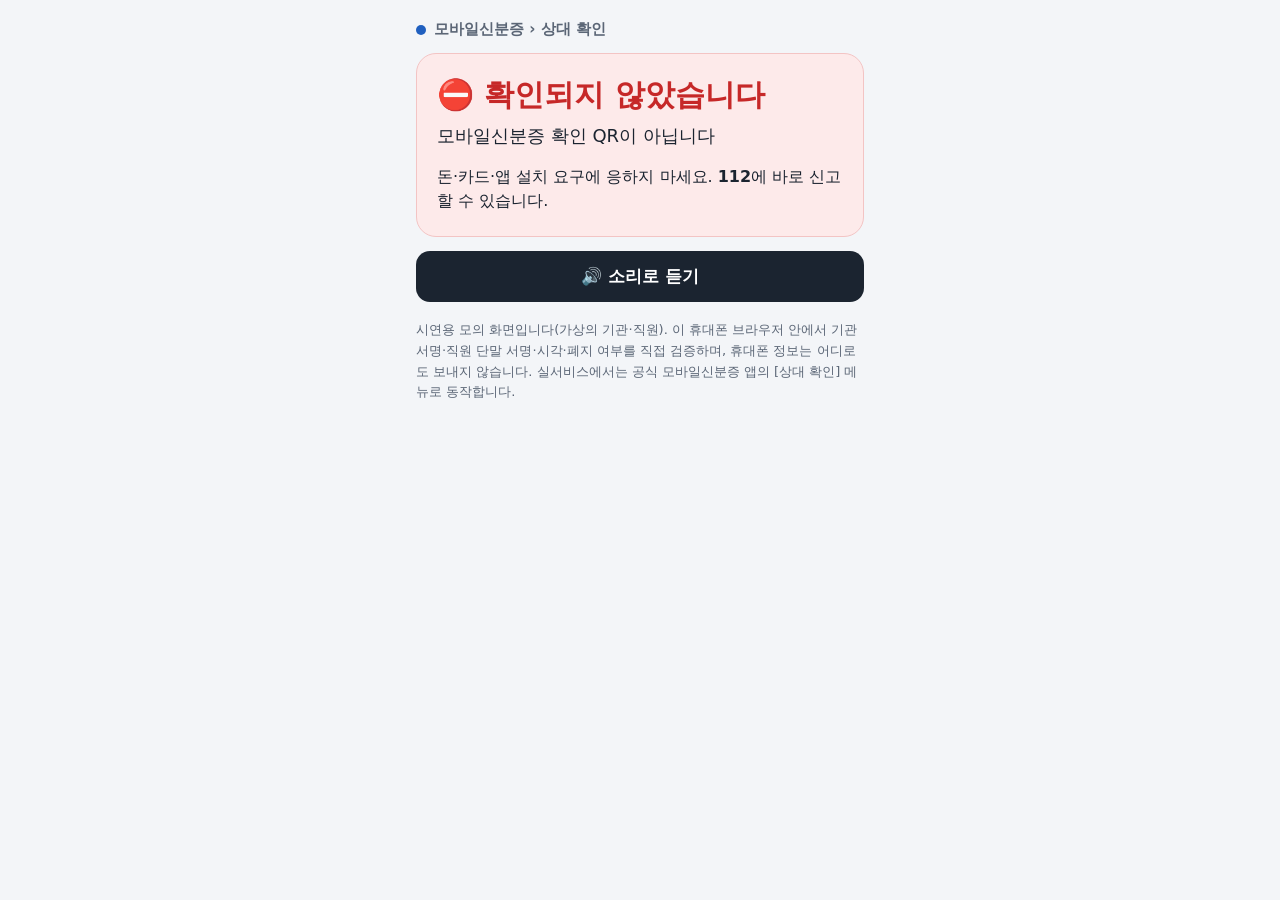
==== check.html @ 927315b7 "feat: 거꾸로 신분증 사칭 차단 QR PoC 공개 데모 휴대폰 카메라로 QR을 찍으면 check.html 이 브라우저 안에서 서명·시각·폐지·재사용을 검증한다." ====
<!doctype html>
<html lang="ko">
<head>
<meta charset="utf-8">
<meta name="viewport" content="width=device-width, initial-scale=1">
<title>상대 확인 — 거꾸로 신분증 PoC</title>
<style>
  :root { --ink:#1b2430; --sub:#5b6676; --ok:#0f8a4b; --okbg:#e5f6ec; --bad:#c62828; --badbg:#fdeaea; --line:#dfe4ea; }
  * { box-sizing:border-box; }
  body { margin:0; background:#f3f5f8; color:var(--ink); font-family:"Apple SD Gothic Neo","Noto Sans KR",system-ui,sans-serif; }
  .wrap { max-width:480px; margin:0 auto; padding:20px max(16px, env(safe-area-inset-right, 0px)) 32px max(16px, env(safe-area-inset-left, 0px)); }
  .bar { display:flex; align-items:center; gap:8px; font-weight:700; font-size:15px; color:var(--sub); }
  .bar i { width:10px; height:10px; border-radius:50%; background:#1f5fbf; }
  .card { margin-top:14px; border-radius:20px; padding:22px 20px; background:#fff; border:1px solid var(--line); }
  .card.ok { background:var(--okbg); border-color:#bfe6cf; }
  .card.bad { background:var(--badbg); border-color:#f3c4c4; }
  .big { font-size:30px; font-weight:800; line-height:1.25; }
  .ok .big { color:var(--ok); } .bad .big { color:var(--bad); }
  .msg { font-size:18px; margin-top:8px; line-height:1.5; }
  dl { margin:16px 0 0; display:grid; grid-template-columns:auto 1fr; gap:6px 12px; font-size:18px; }
  dt { color:var(--sub); }
  .act { margin-top:16px; font-size:16px; line-height:1.55; }
  button { font:inherit; font-size:17px; font-weight:700; border:0; border-radius:14px; padding:14px; width:100%; margin-top:14px; background:#1b2430; color:#fff; }
  .note { margin-top:18px; font-size:13px; color:var(--sub); line-height:1.6; }
</style>
</head>
<body>
<div class="wrap">
  <div class="bar"><i></i>모바일신분증 › 상대 확인</div>
  <div class="card" id="card"><div class="big">확인 중…</div></div>
  <button id="say" hidden>🔊 소리로 듣기</button>
  <p class="note">시연용 모의 화면입니다(가상의 기관·직원). 이 휴대폰 브라우저 안에서 기관 서명·직원 단말 서명·시각·폐지 여부를 직접 검증하며, 휴대폰 정보는 어디로도 보내지 않습니다. 실서비스에서는 공식 모바일신분증 앱의 [상대 확인] 메뉴로 동작합니다.</p>
</div>
<script type="module">
import * as P from './protocol.mjs';
const card = document.getElementById('card');
const token = decodeURIComponent(location.hash.slice(1));
// 이미 확인한 QR(재사용) 기록은 이 휴대폰에만 남긴다
let seenList = [];
try { seenList = JSON.parse(localStorage.getItem('midr-seen') || '[]'); } catch {}
const seen = new Set(seenList);

async function run() {
  if (!token) return { ok: false, code: 'BAD_FORMAT', message: P.RESULT.BAD_FORMAT };
  if (!globalThis.crypto?.subtle) return { ok: false, code: 'NO_CRYPTO', message: '이 브라우저에서는 확인할 수 없습니다(https 주소로 열어 주세요)' };
  const [trustList, revokedList] = await Promise.all([
    fetch('trust.json', { cache: 'no-store' }).then((r) => r.json()),
    fetch('revoked.json', { cache: 'no-store' }).then((r) => r.json()),
  ]);
  return P.verify(token, { trustList, revoked: new Set(revokedList), seen });
}

const r = await run().catch(() => ({ ok: false, code: 'ERROR', message: '확인 중 오류가 났습니다. 다시 찍어 주세요' }));
try { localStorage.setItem('midr-seen', JSON.stringify([...seen].slice(-200))); } catch {}
// 확인을 마친 QR 은 주소창에서 지워 뒤로가기·새로고침으로 다시 쓰지 않게 한다
history.replaceState(null, '', location.pathname);

card.className = `card ${r.ok ? 'ok' : 'bad'}`;
const esc = (s) => String(s).replace(/[&<>"]/g, (c) => ({ '&': '&amp;', '<': '&lt;', '>': '&gt;', '"': '&quot;' }[c]));
card.innerHTML = r.ok
  ? `<div class="big">✅ 진짜 직원입니다</div><div class="msg">${esc(r.message)}</div>
     <dl><dt>기관</dt><dd>${esc(r.info.org)}</dd><dt>직무</dt><dd>${esc(r.info.role)}</dd><dt>성명</dt><dd>${esc(r.info.name)}</dd></dl>
     <div class="act">더 확인하려면 기관 대표번호 <b>${esc(r.info.officeTel)}</b>로 직접 전화하세요. (상대가 알려 준 번호 말고)</div>`
  : `<div class="big">⛔ 확인되지 않았습니다</div><div class="msg">${esc(r.message)}</div>
     <div class="act">돈·카드·앱 설치 요구에 응하지 마세요. <b>112</b>에 바로 신고할 수 있습니다.</div>`;
const say = document.getElementById('say');
say.hidden = false;
say.onclick = () => speechSynthesis.speak(new SpeechSynthesisUtterance(`${r.ok ? '진짜 직원입니다' : '확인되지 않았습니다'}. ${r.message}`));
</script>
</body>
</html>
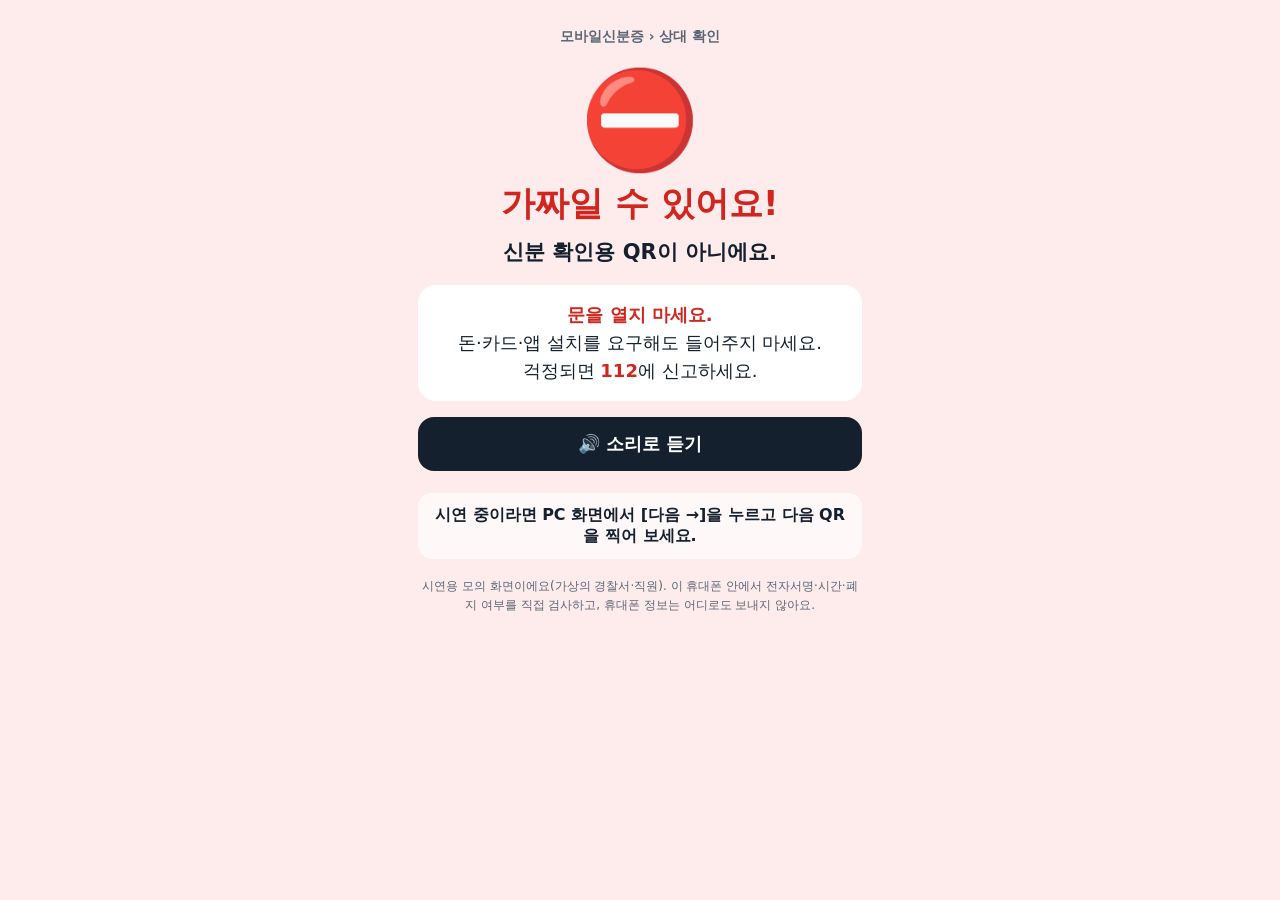
==== commit 515f6d55: "feat: 데모를 장면 4개를 차례로 찍어 보는 쉬운 안내로 바꾸고 폰 결과 화면을 크게 단순화" ====
--- a/check.html
+++ b/check.html
@@ -5,35 +5,38 @@
 <meta name="viewport" content="width=device-width, initial-scale=1">
 <title>상대 확인 — 거꾸로 신분증 PoC</title>
 <style>
-  :root { --ink:#1b2430; --sub:#5b6676; --ok:#0f8a4b; --okbg:#e5f6ec; --bad:#c62828; --badbg:#fdeaea; --line:#dfe4ea; }
+  :root { --ink:#14202e; --sub:#5a6676; --ok:#0f8a4b; --okbg:#e3f6ea; --bad:#d0261f; --badbg:#fdeceb; }
   * { box-sizing:border-box; }
-  body { margin:0; background:#f3f5f8; color:var(--ink); font-family:"Apple SD Gothic Neo","Noto Sans KR",system-ui,sans-serif; }
-  .wrap { max-width:480px; margin:0 auto; padding:20px max(16px, env(safe-area-inset-right, 0px)) 32px max(16px, env(safe-area-inset-left, 0px)); }
-  .bar { display:flex; align-items:center; gap:8px; font-weight:700; font-size:15px; color:var(--sub); }
-  .bar i { width:10px; height:10px; border-radius:50%; background:#1f5fbf; }
-  .card { margin-top:14px; border-radius:20px; padding:22px 20px; background:#fff; border:1px solid var(--line); }
-  .card.ok { background:var(--okbg); border-color:#bfe6cf; }
-  .card.bad { background:var(--badbg); border-color:#f3c4c4; }
-  .big { font-size:30px; font-weight:800; line-height:1.25; }
+  body { margin:0; color:var(--ink); font-family:"Apple SD Gothic Neo","Noto Sans KR",system-ui,sans-serif; background:#f4f6f9; }
+  body.ok { background:var(--okbg); } body.bad { background:var(--badbg); }
+  .wrap { max-width:480px; margin:0 auto; padding:28px max(18px, env(safe-area-inset-right,0px)) 32px max(18px, env(safe-area-inset-left,0px)); text-align:center; }
+  .bar { font-size:14px; font-weight:700; color:var(--sub); }
+  .icon { font-size:96px; line-height:1; margin-top:26px; }
+  .big { font-size:34px; font-weight:900; line-height:1.25; margin-top:14px; }
   .ok .big { color:var(--ok); } .bad .big { color:var(--bad); }
-  .msg { font-size:18px; margin-top:8px; line-height:1.5; }
-  dl { margin:16px 0 0; display:grid; grid-template-columns:auto 1fr; gap:6px 12px; font-size:18px; }
-  dt { color:var(--sub); }
-  .act { margin-top:16px; font-size:16px; line-height:1.55; }
-  button { font:inherit; font-size:17px; font-weight:700; border:0; border-radius:14px; padding:14px; width:100%; margin-top:14px; background:#1b2430; color:#fff; }
-  .note { margin-top:18px; font-size:13px; color:var(--sub); line-height:1.6; }
+  .why { font-size:21px; font-weight:700; margin-top:12px; line-height:1.45; }
+  .info { margin:22px auto 0; background:#fff; border-radius:18px; padding:16px 18px; text-align:left; font-size:18px; line-height:1.7; }
+  .info b { display:inline-block; min-width:56px; color:var(--sub); font-weight:600; }
+  .act { margin-top:18px; font-size:18px; line-height:1.55; background:#fff; border-radius:18px; padding:16px 18px; }
+  .act strong { color:var(--bad); }
+  button { font:inherit; font-size:18px; font-weight:800; border:0; border-radius:16px; padding:15px; width:100%; margin-top:16px; background:var(--ink); color:#fff; }
+  .next { margin-top:22px; font-size:16px; font-weight:700; color:var(--ink); background:#ffffffaa; border-radius:14px; padding:12px; }
+  .note { margin-top:18px; font-size:12px; color:var(--sub); line-height:1.6; }
 </style>
 </head>
 <body>
-<div class="wrap">
-  <div class="bar"><i></i>모바일신분증 › 상대 확인</div>
-  <div class="card" id="card"><div class="big">확인 중…</div></div>
+<div class="wrap" id="wrap">
+  <div class="bar">모바일신분증 › 상대 확인</div>
+  <div class="icon" id="icon">⏳</div>
+  <div class="big" id="big">확인하고 있어요…</div>
+  <div class="why" id="why"></div>
+  <div id="detail"></div>
   <button id="say" hidden>🔊 소리로 듣기</button>
-  <p class="note">시연용 모의 화면입니다(가상의 기관·직원). 이 휴대폰 브라우저 안에서 기관 서명·직원 단말 서명·시각·폐지 여부를 직접 검증하며, 휴대폰 정보는 어디로도 보내지 않습니다. 실서비스에서는 공식 모바일신분증 앱의 [상대 확인] 메뉴로 동작합니다.</p>
+  <div class="next">시연 중이라면 PC 화면에서 <b>[다음 →]</b>을 누르고 다음 QR을 찍어 보세요.</div>
+  <p class="note">시연용 모의 화면이에요(가상의 경찰서·직원). 이 휴대폰 안에서 전자서명·시간·폐지 여부를 직접 검사하고, 휴대폰 정보는 어디로도 보내지 않아요.</p>
 </div>
 <script type="module">
 import * as P from './protocol.mjs';
-const card = document.getElementById('card');
 const token = decodeURIComponent(location.hash.slice(1));
 // 이미 확인한 QR(재사용) 기록은 이 휴대폰에만 남긴다
 let seenList = [];
@@ -55,17 +58,30 @@
 // 확인을 마친 QR 은 주소창에서 지워 뒤로가기·새로고침으로 다시 쓰지 않게 한다
 history.replaceState(null, '', location.pathname);
 
-card.className = `card ${r.ok ? 'ok' : 'bad'}`;
+const WHY = {
+  OK: '',
+  TAMPERED: '누군가 몰래 만든 가짜 QR이에요.',
+  UNTRUSTED_ISSUER: '나라에 등록되지 않은 기관의 QR이에요.',
+  STALE: '예전에 찍어 둔 사진 QR이에요. 진짜 QR은 30초마다 바뀌어요.',
+  REVOKED: '이미 그만뒀거나 일을 멈춘 사람이에요.',
+  DEVICE_MISMATCH: '본인 휴대폰이 아닌 곳에서 만든 QR이에요.',
+  REPLAY: '이미 한 번 확인한 QR이에요. 새로 바뀐 QR을 찍어 주세요.',
+  CRED_EXPIRED: '기간이 끝난 신분이에요.',
+  BAD_FORMAT: '신분 확인용 QR이 아니에요.',
+};
 const esc = (s) => String(s).replace(/[&<>"]/g, (c) => ({ '&': '&amp;', '<': '&lt;', '>': '&gt;', '"': '&quot;' }[c]));
-card.innerHTML = r.ok
-  ? `<div class="big">✅ 진짜 직원입니다</div><div class="msg">${esc(r.message)}</div>
-     <dl><dt>기관</dt><dd>${esc(r.info.org)}</dd><dt>직무</dt><dd>${esc(r.info.role)}</dd><dt>성명</dt><dd>${esc(r.info.name)}</dd></dl>
-     <div class="act">더 확인하려면 기관 대표번호 <b>${esc(r.info.officeTel)}</b>로 직접 전화하세요. (상대가 알려 준 번호 말고)</div>`
-  : `<div class="big">⛔ 확인되지 않았습니다</div><div class="msg">${esc(r.message)}</div>
-     <div class="act">돈·카드·앱 설치 요구에 응하지 마세요. <b>112</b>에 바로 신고할 수 있습니다.</div>`;
+document.body.className = r.ok ? 'ok' : 'bad';
+document.getElementById('wrap').className = `wrap ${r.ok ? 'ok' : 'bad'}`;
+document.getElementById('icon').textContent = r.ok ? '✅' : '⛔';
+document.getElementById('big').textContent = r.ok ? '진짜 직원이에요' : '가짜일 수 있어요!';
+document.getElementById('why').textContent = r.ok ? '나라에 등록된 기관이 확인해 준 사람이에요.' : (WHY[r.code] ?? r.message);
+document.getElementById('detail').innerHTML = r.ok
+  ? `<div class="info"><b>기관</b> ${esc(r.info.org)}<br><b>하는 일</b> ${esc(r.info.role)}<br><b>이름</b> ${esc(r.info.name)}</div>
+     <div class="act">그래도 걱정되면 기관 대표번호 <b>${esc(r.info.officeTel)}</b>로 직접 전화해 보세요.</div>`
+  : `<div class="act"><strong>문을 열지 마세요.</strong><br>돈·카드·앱 설치를 요구해도 들어주지 마세요.<br>걱정되면 <strong>112</strong>에 신고하세요.</div>`;
 const say = document.getElementById('say');
 say.hidden = false;
-say.onclick = () => speechSynthesis.speak(new SpeechSynthesisUtterance(`${r.ok ? '진짜 직원입니다' : '확인되지 않았습니다'}. ${r.message}`));
+say.onclick = () => speechSynthesis.speak(new SpeechSynthesisUtterance(`${document.getElementById('big').textContent} ${document.getElementById('why').textContent}`));
 </script>
 </body>
 </html>
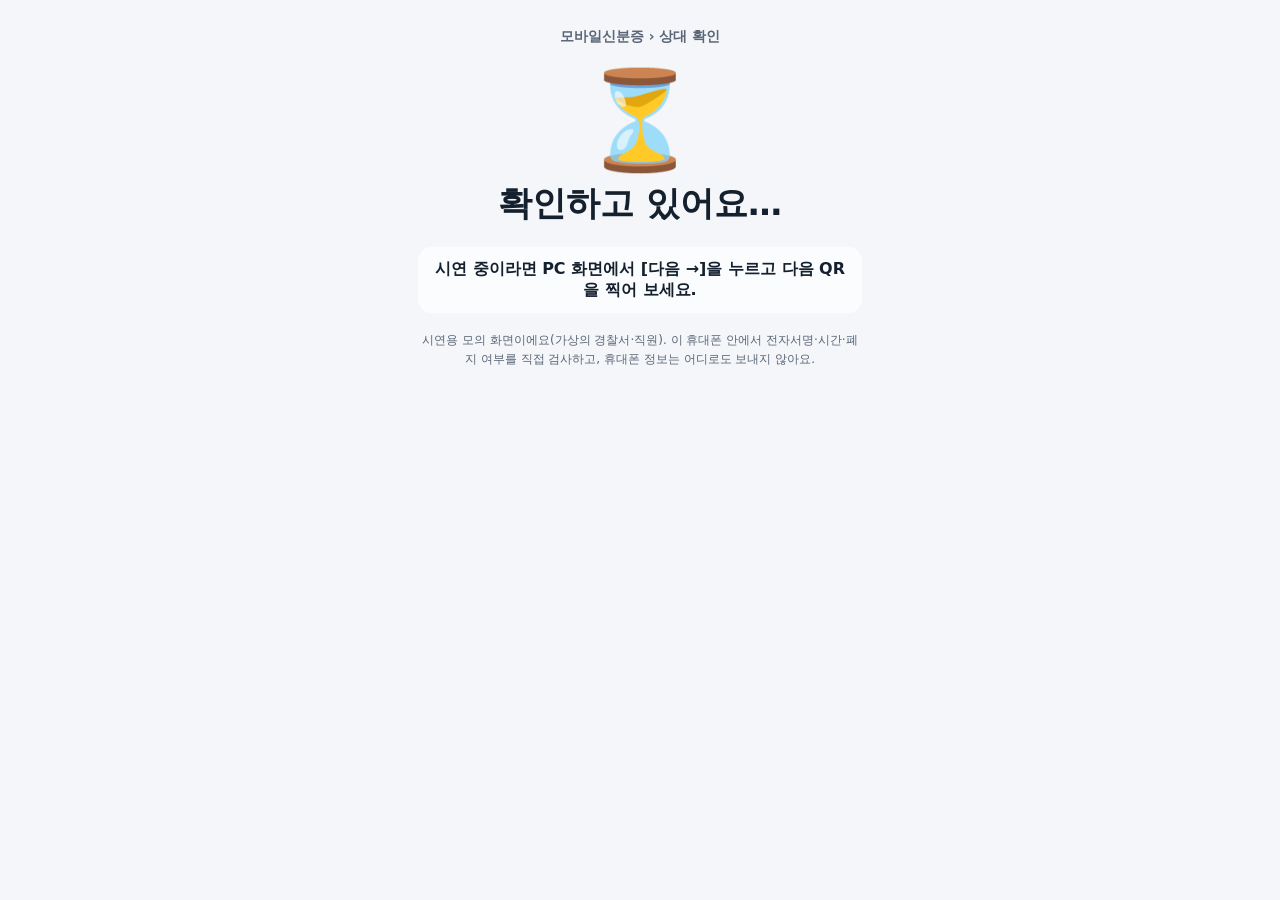
==== commit a3cb4a24: "fix: 새 QR을 찍어도 이전 결과가 남던 문제와 한국어 음성이 안 나오던 문제 수정 폰이 결과 페이지를 열어 둔 채 찍으면 # 뒤만 바뀌어 다시 실행되지 않았다. QR 주소에 " ====
--- a/check.html
+++ b/check.html
@@ -37,51 +37,81 @@
 </div>
 <script type="module">
 import * as P from './protocol.mjs';
-const token = decodeURIComponent(location.hash.slice(1));
-// 이미 확인한 QR(재사용) 기록은 이 휴대폰에만 남긴다
-let seenList = [];
-try { seenList = JSON.parse(localStorage.getItem('midr-seen') || '[]'); } catch {}
-const seen = new Set(seenList);
+// 한국어 음성으로 읽는다. lang 을 안 주면 영어 음성이 한글을 읽거나 소리가 안 난다.
+function speakKo(text) {
+  const ss = globalThis.speechSynthesis;
+  if (!ss) return false;
+  ss.cancel();
+  const u = new SpeechSynthesisUtterance(text);
+  u.lang = 'ko-KR';
+  u.rate = 0.95;
+  const ko = ss.getVoices().find((v) => v.lang && v.lang.toLowerCase().startsWith('ko'));
+  if (ko) u.voice = ko;
+  ss.speak(u);
+  return true;
+}
+globalThis.speechSynthesis?.getVoices(); // 일부 브라우저는 목록을 미리 불러와야 한다
+// 폰 브라우저가 이 페이지를 이미 열어 둔 채 새 QR 을 찍으면 주소의 # 뒤만 바뀌어 페이지가 다시 실행되지 않는다.
+// 그래서 처음 열 때·주소(#)가 바뀔 때·뒤로가기 캐시에서 돌아올 때 모두 다시 검사한다.
+async function check() {
+  // 화면을 '확인 중'으로 되돌린 뒤 다시 검사한다
+  document.body.className = '';
+  document.getElementById('wrap').className = 'wrap';
+  document.getElementById('icon').textContent = '⏳';
+  document.getElementById('big').textContent = '확인하고 있어요…';
+  document.getElementById('why').textContent = '';
+  document.getElementById('detail').innerHTML = '';
+  const token = decodeURIComponent(location.hash.slice(1));
+  if (!token) return; // 이미 확인을 마치고 주소에서 지운 상태
+  // 이미 확인한 QR(재사용) 기록은 이 휴대폰에만 남긴다
+  let seenList = [];
+  try { seenList = JSON.parse(localStorage.getItem('midr-seen') || '[]'); } catch {}
+  const seen = new Set(seenList);
 
-async function run() {
-  if (!token) return { ok: false, code: 'BAD_FORMAT', message: P.RESULT.BAD_FORMAT };
-  if (!globalThis.crypto?.subtle) return { ok: false, code: 'NO_CRYPTO', message: '이 브라우저에서는 확인할 수 없습니다(https 주소로 열어 주세요)' };
-  const [trustList, revokedList] = await Promise.all([
-    fetch('trust.json', { cache: 'no-store' }).then((r) => r.json()),
-    fetch('revoked.json', { cache: 'no-store' }).then((r) => r.json()),
-  ]);
-  return P.verify(token, { trustList, revoked: new Set(revokedList), seen });
+  async function run() {
+    if (!token) return { ok: false, code: 'BAD_FORMAT', message: P.RESULT.BAD_FORMAT };
+    if (!globalThis.crypto?.subtle) return { ok: false, code: 'NO_CRYPTO', message: '이 브라우저에서는 확인할 수 없습니다(https 주소로 열어 주세요)' };
+    const [trustList, revokedList] = await Promise.all([
+      fetch('trust.json', { cache: 'no-store' }).then((r) => r.json()),
+      fetch('revoked.json', { cache: 'no-store' }).then((r) => r.json()),
+    ]);
+    return P.verify(token, { trustList, revoked: new Set(revokedList), seen });
+  }
+
+  const r = await run().catch(() => ({ ok: false, code: 'ERROR', message: '확인 중 오류가 났습니다. 다시 찍어 주세요' }));
+  try { localStorage.setItem('midr-seen', JSON.stringify([...seen].slice(-200))); } catch {}
+  // 확인을 마친 QR 은 주소창에서 지워 뒤로가기·새로고침으로 다시 쓰지 않게 한다
+  history.replaceState(null, '', location.pathname + location.search);
+
+  const WHY = {
+    OK: '',
+    TAMPERED: '누군가 몰래 만든 가짜 QR이에요.',
+    UNTRUSTED_ISSUER: '나라에 등록되지 않은 기관의 QR이에요.',
+    STALE: '예전에 찍어 둔 사진 QR이에요. 진짜 QR은 30초마다 바뀌어요.',
+    REVOKED: '이미 그만뒀거나 일을 멈춘 사람이에요.',
+    DEVICE_MISMATCH: '본인 휴대폰이 아닌 곳에서 만든 QR이에요.',
+    REPLAY: '이미 한 번 확인한 QR이에요. 새로 바뀐 QR을 찍어 주세요.',
+    CRED_EXPIRED: '기간이 끝난 신분이에요.',
+    BAD_FORMAT: '신분 확인용 QR이 아니에요.',
+  };
+  const esc = (s) => String(s).replace(/[&<>"]/g, (c) => ({ '&': '&amp;', '<': '&lt;', '>': '&gt;', '"': '&quot;' }[c]));
+  document.body.className = r.ok ? 'ok' : 'bad';
+  document.getElementById('wrap').className = `wrap ${r.ok ? 'ok' : 'bad'}`;
+  document.getElementById('icon').textContent = r.ok ? '✅' : '⛔';
+  document.getElementById('big').textContent = r.ok ? '진짜 직원이에요' : '가짜일 수 있어요!';
+  document.getElementById('why').textContent = r.ok ? '나라에 등록된 기관이 확인해 준 사람이에요.' : (WHY[r.code] ?? r.message);
+  document.getElementById('detail').innerHTML = r.ok
+    ? `<div class="info"><b>기관</b> ${esc(r.info.org)}<br><b>하는 일</b> ${esc(r.info.role)}<br><b>이름</b> ${esc(r.info.name)}</div>
+       <div class="act">그래도 걱정되면 기관 대표번호 <b>${esc(r.info.officeTel)}</b>로 직접 전화해 보세요.</div>`
+    : `<div class="act"><strong>문을 열지 마세요.</strong><br>돈·카드·앱 설치를 요구해도 들어주지 마세요.<br>걱정되면 <strong>112</strong>에 신고하세요.</div>`;
+  const say = document.getElementById('say');
+  say.hidden = false;
+  say.hidden = !('speechSynthesis' in globalThis);
+  say.onclick = () => speakKo(`${document.getElementById('big').textContent} ${document.getElementById('why').textContent}`);
 }
-
-const r = await run().catch(() => ({ ok: false, code: 'ERROR', message: '확인 중 오류가 났습니다. 다시 찍어 주세요' }));
-try { localStorage.setItem('midr-seen', JSON.stringify([...seen].slice(-200))); } catch {}
-// 확인을 마친 QR 은 주소창에서 지워 뒤로가기·새로고침으로 다시 쓰지 않게 한다
-history.replaceState(null, '', location.pathname);
-
-const WHY = {
-  OK: '',
-  TAMPERED: '누군가 몰래 만든 가짜 QR이에요.',
-  UNTRUSTED_ISSUER: '나라에 등록되지 않은 기관의 QR이에요.',
-  STALE: '예전에 찍어 둔 사진 QR이에요. 진짜 QR은 30초마다 바뀌어요.',
-  REVOKED: '이미 그만뒀거나 일을 멈춘 사람이에요.',
-  DEVICE_MISMATCH: '본인 휴대폰이 아닌 곳에서 만든 QR이에요.',
-  REPLAY: '이미 한 번 확인한 QR이에요. 새로 바뀐 QR을 찍어 주세요.',
-  CRED_EXPIRED: '기간이 끝난 신분이에요.',
-  BAD_FORMAT: '신분 확인용 QR이 아니에요.',
-};
-const esc = (s) => String(s).replace(/[&<>"]/g, (c) => ({ '&': '&amp;', '<': '&lt;', '>': '&gt;', '"': '&quot;' }[c]));
-document.body.className = r.ok ? 'ok' : 'bad';
-document.getElementById('wrap').className = `wrap ${r.ok ? 'ok' : 'bad'}`;
-document.getElementById('icon').textContent = r.ok ? '✅' : '⛔';
-document.getElementById('big').textContent = r.ok ? '진짜 직원이에요' : '가짜일 수 있어요!';
-document.getElementById('why').textContent = r.ok ? '나라에 등록된 기관이 확인해 준 사람이에요.' : (WHY[r.code] ?? r.message);
-document.getElementById('detail').innerHTML = r.ok
-  ? `<div class="info"><b>기관</b> ${esc(r.info.org)}<br><b>하는 일</b> ${esc(r.info.role)}<br><b>이름</b> ${esc(r.info.name)}</div>
-     <div class="act">그래도 걱정되면 기관 대표번호 <b>${esc(r.info.officeTel)}</b>로 직접 전화해 보세요.</div>`
-  : `<div class="act"><strong>문을 열지 마세요.</strong><br>돈·카드·앱 설치를 요구해도 들어주지 마세요.<br>걱정되면 <strong>112</strong>에 신고하세요.</div>`;
-const say = document.getElementById('say');
-say.hidden = false;
-say.onclick = () => speechSynthesis.speak(new SpeechSynthesisUtterance(`${document.getElementById('big').textContent} ${document.getElementById('why').textContent}`));
+await check();
+window.addEventListener('hashchange', check);
+window.addEventListener('pageshow', (e) => { if (e.persisted) check(); });
 </script>
 </body>
 </html>
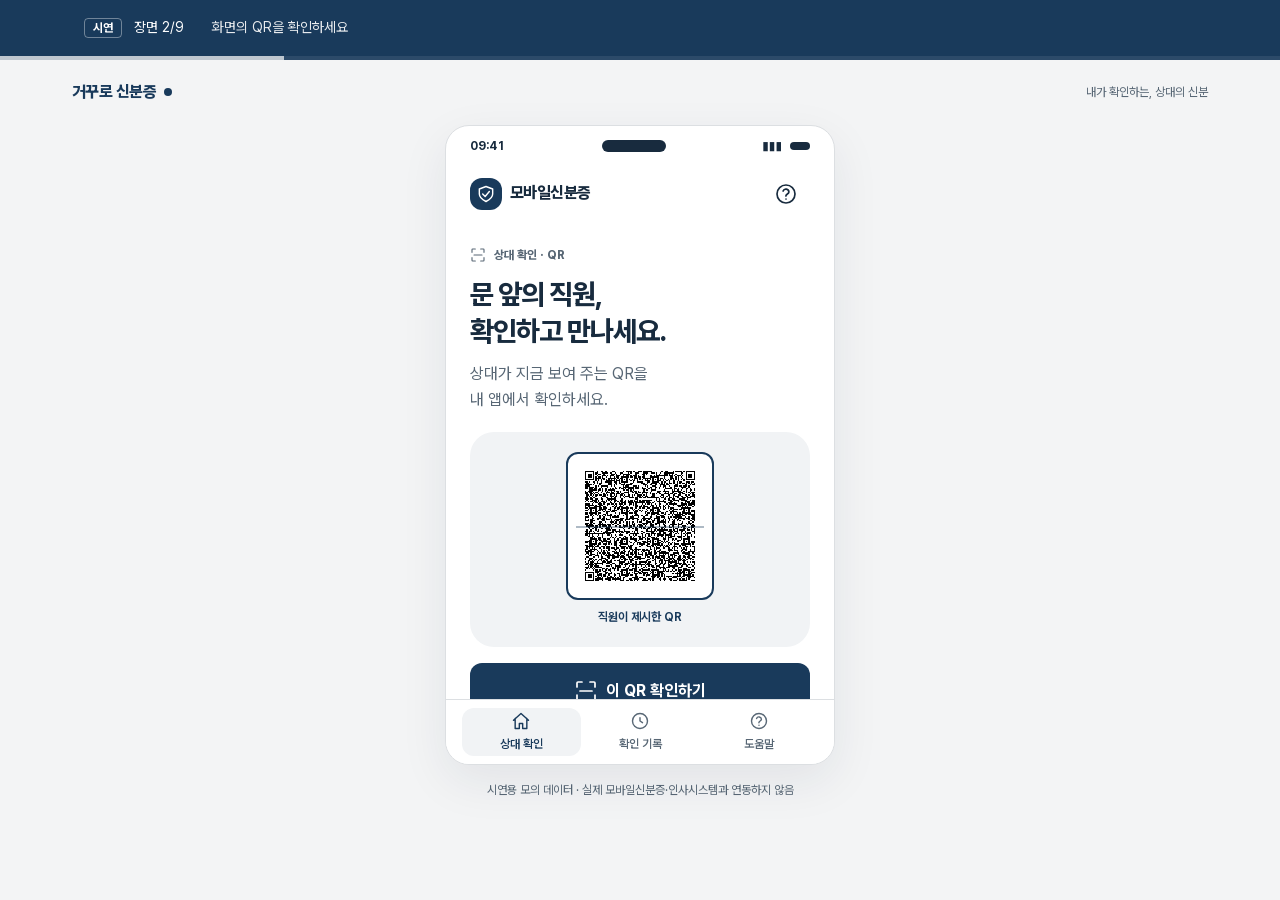
==== commit cca68cb1: "feat: contestkorea-202609290006 시연 웹 갱신" ====
--- a/check.html
+++ b/check.html
@@ -1,117 +1,43 @@
 <!doctype html>
 <html lang="ko">
 <head>
-<meta charset="utf-8">
-<meta name="viewport" content="width=device-width, initial-scale=1">
-<title>상대 확인 — 거꾸로 신분증 PoC</title>
-<style>
-  :root { --ink:#14202e; --sub:#5a6676; --ok:#0f8a4b; --okbg:#e3f6ea; --bad:#d0261f; --badbg:#fdeceb; }
-  * { box-sizing:border-box; }
-  body { margin:0; color:var(--ink); font-family:"Apple SD Gothic Neo","Noto Sans KR",system-ui,sans-serif; background:#f4f6f9; }
-  body.ok { background:var(--okbg); } body.bad { background:var(--badbg); }
-  .wrap { max-width:480px; margin:0 auto; padding:28px max(18px, env(safe-area-inset-right,0px)) 32px max(18px, env(safe-area-inset-left,0px)); text-align:center; }
-  .bar { font-size:14px; font-weight:700; color:var(--sub); }
-  .icon { font-size:96px; line-height:1; margin-top:26px; }
-  .big { font-size:34px; font-weight:900; line-height:1.25; margin-top:14px; }
-  .ok .big { color:var(--ok); } .bad .big { color:var(--bad); }
-  .why { font-size:21px; font-weight:700; margin-top:12px; line-height:1.45; }
-  .info { margin:22px auto 0; background:#fff; border-radius:18px; padding:16px 18px; text-align:left; font-size:18px; line-height:1.7; }
-  .info b { display:inline-block; min-width:56px; color:var(--sub); font-weight:600; }
-  .act { margin-top:18px; font-size:18px; line-height:1.55; background:#fff; border-radius:18px; padding:16px 18px; }
-  .act strong { color:var(--bad); }
-  button { font:inherit; font-size:18px; font-weight:800; border:0; border-radius:16px; padding:15px; width:100%; margin-top:16px; background:var(--ink); color:#fff; }
-  .next { margin-top:22px; font-size:16px; font-weight:700; color:var(--ink); background:#ffffffaa; border-radius:14px; padding:12px; }
-  .note { margin-top:18px; font-size:12px; color:var(--sub); line-height:1.6; }
-</style>
+  <meta charset="utf-8">
+  <meta name="viewport" content="width=device-width, initial-scale=1, viewport-fit=cover">
+  <meta name="theme-color" content="#193a5b">
+  <meta name="description" content="거꾸로 신분증 — 내 휴대폰에서 상대의 직무 신분을 확인하는 서비스 시연">
+  <title>직무 신분 확인 결과 · 상대 확인</title>
+  <link rel="stylesheet" href="./style.css">
+  <script defer src="./data.js"></script>
+  <script defer src="./protocol.browser.js"></script>
+  <script defer src="./vendor/qrcode.js"></script>
+  <script defer src="./app.js"></script>
 </head>
-<body>
-<div class="wrap" id="wrap">
-  <div class="bar">모바일신분증 › 상대 확인</div>
-  <div class="icon" id="icon">⏳</div>
-  <div class="big" id="big">확인하고 있어요…</div>
-  <div class="why" id="why"></div>
-  <div id="detail"></div>
-  <button id="say" hidden>🔊 소리로 듣기</button>
-  <div class="next">시연 중이라면 PC 화면에서 <b>[다음 →]</b>을 누르고 다음 QR을 찍어 보세요.</div>
-  <p class="note">시연용 모의 화면이에요(가상의 경찰서·직원). 이 휴대폰 안에서 전자서명·시간·폐지 여부를 직접 검사하고, 휴대폰 정보는 어디로도 보내지 않아요.</p>
-</div>
-<script type="module">
-import * as P from './protocol.mjs';
-// 한국어 음성으로 읽는다. lang 을 안 주면 영어 음성이 한글을 읽거나 소리가 안 난다.
-function speakKo(text) {
-  const ss = globalThis.speechSynthesis;
-  if (!ss) return false;
-  ss.cancel();
-  const u = new SpeechSynthesisUtterance(text);
-  u.lang = 'ko-KR';
-  u.rate = 0.95;
-  const ko = ss.getVoices().find((v) => v.lang && v.lang.toLowerCase().startsWith('ko'));
-  if (ko) u.voice = ko;
-  ss.speak(u);
-  return true;
-}
-globalThis.speechSynthesis?.getVoices(); // 일부 브라우저는 목록을 미리 불러와야 한다
-// 폰 브라우저가 이 페이지를 이미 열어 둔 채 새 QR 을 찍으면 주소의 # 뒤만 바뀌어 페이지가 다시 실행되지 않는다.
-// 그래서 처음 열 때·주소(#)가 바뀔 때·뒤로가기 캐시에서 돌아올 때 모두 다시 검사한다.
-async function check() {
-  // 화면을 '확인 중'으로 되돌린 뒤 다시 검사한다
-  document.body.className = '';
-  document.getElementById('wrap').className = 'wrap';
-  document.getElementById('icon').textContent = '⏳';
-  document.getElementById('big').textContent = '확인하고 있어요…';
-  document.getElementById('why').textContent = '';
-  document.getElementById('detail').innerHTML = '';
-  const token = decodeURIComponent(location.hash.slice(1));
-  if (!token) return; // 이미 확인을 마치고 주소에서 지운 상태
-  // 이미 확인한 QR(재사용) 기록은 이 휴대폰에만 남긴다
-  let seenList = [];
-  try { seenList = JSON.parse(localStorage.getItem('midr-seen') || '[]'); } catch {}
-  const seen = new Set(seenList);
-
-  async function run() {
-    if (!token) return { ok: false, code: 'BAD_FORMAT', message: P.RESULT.BAD_FORMAT };
-    if (!globalThis.crypto?.subtle) return { ok: false, code: 'NO_CRYPTO', message: '이 브라우저에서는 확인할 수 없습니다(https 주소로 열어 주세요)' };
-    const [trustList, revokedList] = await Promise.all([
-      fetch('trust.json', { cache: 'no-store' }).then((r) => r.json()),
-      fetch('revoked.json', { cache: 'no-store' }).then((r) => r.json()),
-    ]);
-    return P.verify(token, { trustList, revoked: new Set(revokedList), seen });
-  }
-
-  const r = await run().catch(() => ({ ok: false, code: 'ERROR', message: '확인 중 오류가 났습니다. 다시 찍어 주세요' }));
-  try { localStorage.setItem('midr-seen', JSON.stringify([...seen].slice(-200))); } catch {}
-  // 확인을 마친 QR 은 주소창에서 지워 뒤로가기·새로고침으로 다시 쓰지 않게 한다
-  history.replaceState(null, '', location.pathname + location.search);
-
-  const WHY = {
-    OK: '',
-    TAMPERED: '누군가 몰래 만든 가짜 QR이에요.',
-    UNTRUSTED_ISSUER: '나라에 등록되지 않은 기관의 QR이에요.',
-    STALE: '예전에 찍어 둔 사진 QR이에요. 진짜 QR은 30초마다 바뀌어요.',
-    REVOKED: '이미 그만뒀거나 일을 멈춘 사람이에요.',
-    DEVICE_MISMATCH: '본인 휴대폰이 아닌 곳에서 만든 QR이에요.',
-    REPLAY: '이미 한 번 확인한 QR이에요. 새로 바뀐 QR을 찍어 주세요.',
-    CRED_EXPIRED: '기간이 끝난 신분이에요.',
-    BAD_FORMAT: '신분 확인용 QR이 아니에요.',
-  };
-  const esc = (s) => String(s).replace(/[&<>"]/g, (c) => ({ '&': '&amp;', '<': '&lt;', '>': '&gt;', '"': '&quot;' }[c]));
-  document.body.className = r.ok ? 'ok' : 'bad';
-  document.getElementById('wrap').className = `wrap ${r.ok ? 'ok' : 'bad'}`;
-  document.getElementById('icon').textContent = r.ok ? '✅' : '⛔';
-  document.getElementById('big').textContent = r.ok ? '진짜 직원이에요' : '가짜일 수 있어요!';
-  document.getElementById('why').textContent = r.ok ? '나라에 등록된 기관이 확인해 준 사람이에요.' : (WHY[r.code] ?? r.message);
-  document.getElementById('detail').innerHTML = r.ok
-    ? `<div class="info"><b>기관</b> ${esc(r.info.org)}<br><b>하는 일</b> ${esc(r.info.role)}<br><b>이름</b> ${esc(r.info.name)}</div>
-       <div class="act">그래도 걱정되면 기관 대표번호 <b>${esc(r.info.officeTel)}</b>로 직접 전화해 보세요.</div>`
-    : `<div class="act"><strong>문을 열지 마세요.</strong><br>돈·카드·앱 설치를 요구해도 들어주지 마세요.<br>걱정되면 <strong>112</strong>에 신고하세요.</div>`;
-  const say = document.getElementById('say');
-  say.hidden = false;
-  say.hidden = !('speechSynthesis' in globalThis);
-  say.onclick = () => speakKo(`${document.getElementById('big').textContent} ${document.getElementById('why').textContent}`);
-}
-await check();
-window.addEventListener('hashchange', check);
-window.addEventListener('pageshow', (e) => { if (e.persisted) check(); });
-</script>
+<body data-check="true" class="external-mode">
+  <a class="skip" href="#app-content">본문으로 건너뛰기</a>
+  <header class="demo-strip" aria-label="시연 장면 안내">
+    <div class="strip-inner">
+      <span class="demo-tag">시연</span><span id="scene-count">장면 1/9</span>
+      <span class="strip-task" id="scene-task">상대 확인을 시작해 보세요</span>
+      <div class="strip-controls"><button id="previous" class="strip-button" aria-label="이전 장면">←</button><button id="next" class="strip-button">다음 <span aria-hidden="true">→</span></button></div>
+    </div>
+    <div class="scene-progress"><span id="scene-progress"></span></div>
+  </header>
+  <div class="workspace">
+    <div class="workspace-label"><span class="wordmark">거꾸로 신분증<span class="wordmark-dot"></span></span><span>내가 확인하는, 상대의 신분</span></div>
+    <div class="stage" id="stage">
+      <div id="employee-desktop" class="employee-desktop"></div>
+      <section class="phone" id="phone" aria-label="시민 모바일신분증">
+        <div class="device-status" aria-hidden="true"><span id="clock">09:41</span><span class="device-island"></span><span class="signal">▮▮▮ <span class="battery"></span></span></div>
+        <header class="appbar" id="appbar"></header>
+        <main id="app-content" tabindex="-1"><div class="loading-view"><div class="skeleton"></div><div class="skeleton"></div><p>안전한 확인을 준비하고 있어요.</p></div></main>
+        <nav class="tabbar" id="tabbar" aria-label="앱 메뉴"></nav>
+      </section>
+      <aside id="scene-panel" class="scene-panel" aria-label="장면 설명"></aside>
+    </div>
+    <footer class="disclaimer">시연용 모의 데이터 · 실제 모바일신분증·인사시스템과 연동하지 않음</footer>
+  </div>
+  <div id="toast" class="toast" role="status" aria-live="polite" hidden></div>
+  <dialog id="sheet" class="sheet" aria-labelledby="sheet-title"><div id="sheet-content"></div></dialog>
+  <noscript>상대 확인에는 JavaScript가 필요합니다. 브라우저 설정에서 JavaScript를 켜 주세요.</noscript>
 </body>
 </html>
--- a/style.css
+++ b/style.css
@@ -0,0 +1,29 @@
+@font-face{font-family:Pretendard;src:url('./fonts/PretendardVariable.woff2') format('woff2');font-weight:100 900;font-style:normal;font-display:swap}
+:root{
+  --primary:#193a5b;--ink:#182b3e;--muted:#586775;--line:color-mix(in srgb,var(--ink) 15%,var(--surface));--surface:#fff;--canvas:color-mix(in srgb,var(--ink) 5%,var(--surface));--success:#116548;--warning:#80540c;--danger:#a93036;
+  --primary-soft:color-mix(in srgb,var(--primary) 6%,var(--surface));--success-soft:color-mix(in srgb,var(--success) 8%,var(--surface));--warning-soft:color-mix(in srgb,var(--warning) 8%,var(--surface));--danger-soft:color-mix(in srgb,var(--danger) 7%,var(--surface));
+  --text-12:12px;--text-14:14px;--text-16:16px;--text-20:20px;--text-28:28px;--text-36:36px;
+  --space-1:4px;--space-2:8px;--space-3:12px;--space-4:16px;--space-5:20px;--space-6:24px;--space-8:32px;--space-10:40px;--space-12:48px;--space-14:56px;--space-16:64px;
+  --radius-sm:12px;--radius-lg:24px;--shadow-sm:0 4px 16px #182b3e08;--shadow-lg:0 16px 48px #182b3e14;
+  --touch:48px;--phone-width:390px;--phone-height:640px;--panel-width:280px;--employee-width:260px;--motion:180ms;--border:1px solid var(--line);--leading:1.55;--tracking:-.035em;
+}
+*{box-sizing:border-box}html{scroll-behavior:smooth}body{margin:0;background:var(--canvas);color:var(--ink);font-family:Pretendard,system-ui,sans-serif;font-size:var(--text-16);line-height:var(--leading);font-variant-numeric:tabular-nums;-webkit-font-smoothing:antialiased}button,input,select,textarea{font:inherit}button,a,input,select,summary{touch-action:manipulation}button,a{ -webkit-tap-highlight-color:transparent}button{cursor:pointer}button{border:0}button:disabled{cursor:default;opacity:.5}button:not(:disabled):hover,a.button:hover{filter:brightness(.94)}button:not(:disabled):active{transform:translateY(1px)}button:focus-visible,a:focus-visible,input:focus-visible,select:focus-visible,textarea:focus-visible,summary:focus-visible{outline:3px solid var(--primary);outline-offset:3px}a{color:inherit}button{transition:background var(--motion),transform var(--motion)}h1,h2,h3,p{margin:0}h1,h2,h3{line-height:1.3;letter-spacing:var(--tracking)}h1{font-size:var(--text-28);font-weight:760}h2{font-size:var(--text-20);font-weight:730}h3{font-size:var(--text-16);font-weight:720}p{word-break:keep-all;overflow-wrap:anywhere}svg{flex-shrink:0;vertical-align:middle}img{max-width:100%}[hidden]{display:none!important}.icon{width:var(--space-6);height:var(--space-6)}.skip{position:fixed;top:-100px;left:var(--space-4);z-index:30;background:var(--surface);padding:var(--space-3)}.skip:focus{top:var(--space-4)}
+.demo-strip{background:var(--primary);color:var(--surface);position:sticky;top:0;z-index:15;font-size:var(--text-14)}.strip-inner{max-width:1160px;min-height:var(--space-14);margin:auto;display:flex;gap:var(--space-3);align-items:center;padding:var(--space-1) var(--space-6)}.demo-tag{border:1px solid #ffffff60;border-radius:var(--space-1);padding:0 var(--space-2);font-size:var(--text-12);font-weight:700}.strip-task{margin-left:var(--space-4);opacity:.9}.strip-controls{margin-left:auto;display:flex;gap:var(--space-1)}.strip-button{height:var(--touch);min-width:var(--touch);background:transparent;color:inherit;font-weight:650;padding:var(--space-2) var(--space-3);border-radius:var(--radius-sm)}.strip-button:focus-visible{outline-color:var(--surface)}.scene-progress{height:var(--space-1);background:#ffffff15}.scene-progress span{display:block;height:100%;background:#ffffffb0;transition:width var(--motion)}
+.workspace{max-width:1200px;padding:var(--space-5) var(--space-8) var(--space-3);margin:auto}.workspace-label{display:flex;justify-content:space-between;align-items:center;font-size:var(--text-12);color:var(--muted);margin-bottom:var(--space-5)}.wordmark{display:flex;align-items:center;gap:var(--space-2);font-size:var(--text-16);font-weight:800;letter-spacing:var(--tracking);color:var(--primary)}.wordmark-dot{width:var(--space-2);height:var(--space-2);background:var(--primary);border-radius:50%}.stage{display:grid;grid-template-columns:var(--phone-width) var(--panel-width);gap:var(--space-16);justify-content:center;align-items:start}.stage.with-employee{grid-template-columns:var(--employee-width) var(--phone-width) var(--panel-width);gap:var(--space-8)}.phone{width:var(--phone-width);height:var(--phone-height);border-radius:var(--radius-lg);background:var(--surface);border:var(--border);box-shadow:var(--shadow-lg);display:flex;flex-direction:column;overflow:hidden;position:relative}.device-status{height:var(--space-8);display:flex;align-items:center;justify-content:space-between;padding:var(--space-2) var(--space-6) 0;font-size:var(--text-12);font-weight:700;flex-shrink:0}.device-island{width:var(--space-16);height:var(--space-3);background:var(--ink);border-radius:var(--radius-sm)}.signal{display:flex;gap:var(--space-2);align-items:center;font-size:var(--text-12)}.battery{width:var(--space-5);height:var(--space-2);background:var(--ink);border-radius:var(--space-1)}.appbar{min-height:var(--space-16);display:flex;align-items:center;justify-content:space-between;padding:var(--space-3) var(--space-6);gap:var(--space-2);flex-shrink:0}.app-brand{font-size:var(--text-16);font-weight:800;display:flex;align-items:center;gap:var(--space-2);letter-spacing:var(--tracking)}.brand-icon{width:var(--space-8);height:var(--space-8);border-radius:var(--radius-sm);background:var(--primary);color:var(--surface);display:grid;place-items:center}.brand-icon .icon{width:var(--space-5);height:var(--space-5)}.icon-button{height:var(--touch);min-width:var(--touch);border-radius:var(--radius-sm);background:transparent;color:inherit;display:inline-grid;place-items:center}.app-content,#app-content{flex:1;overflow-y:auto;scrollbar-width:thin;min-height:0;position:relative}.page{padding:var(--space-4) var(--space-6) var(--space-6);animation:enter var(--motion) ease-out}.eyebrow{font-size:var(--text-12);font-weight:750;color:var(--muted);margin-bottom:var(--space-3);display:flex;align-items:center;gap:var(--space-2)}.eyebrow .icon{width:var(--space-4);height:var(--space-4)}.subtitle{color:var(--muted);font-size:var(--text-16);margin-top:var(--space-3);line-height:1.6}.muted{color:var(--muted)}.small{font-size:var(--text-14)}.micro{font-size:var(--text-12)}.stack{display:grid;gap:var(--space-3)}.mt{margin-top:var(--space-6)}.mt-sm{margin-top:var(--space-3)}.row{display:flex;align-items:center;gap:var(--space-3)}.between{justify-content:space-between}.grow{flex:1;min-width:0}.button{min-height:var(--space-14);width:100%;display:flex;justify-content:center;align-items:center;gap:var(--space-2);border-radius:var(--radius-sm);padding:var(--space-3) var(--space-4);font-weight:700;background:var(--primary);color:var(--surface);text-decoration:none}.button.secondary{background:var(--surface);color:var(--primary);border:var(--border)}.button.quiet{background:var(--primary-soft);color:var(--primary)}.button.danger{background:var(--danger);color:var(--surface)}.button.compact{width:auto;min-height:var(--touch);font-size:var(--text-14)}.text-button{min-height:var(--touch);background:transparent;color:var(--primary);font-size:var(--text-14);font-weight:650;padding:var(--space-2);border-radius:var(--radius-sm)}.card{border:var(--border);border-radius:var(--radius-sm);padding:var(--space-4);background:var(--surface);box-shadow:var(--shadow-sm)}.note{display:flex;align-items:flex-start;gap:var(--space-2);color:var(--muted);font-size:var(--text-14);margin-top:var(--space-4)}.note .icon{width:var(--space-4);height:var(--space-4);margin-top:var(--space-1)}.safety-note{padding:var(--space-3) var(--space-4);background:var(--canvas);border-radius:var(--radius-sm);font-size:var(--text-14);color:var(--muted)}.safety-note strong{display:block;color:var(--ink);margin-bottom:var(--space-1)}
+.home-visual{height:152px;background:var(--primary-soft);border-radius:var(--radius-lg);position:relative;margin:var(--space-6) 0;overflow:hidden;display:flex;align-items:center;justify-content:center}.orbit{position:absolute;width:216px;height:216px;border:1px solid var(--line);border-radius:50%}.orbit.second{width:288px;height:288px}.identity-card{position:relative;width:176px;height:104px;padding:var(--space-4);border-radius:var(--radius-sm);background:var(--surface);box-shadow:var(--shadow-lg);transform:rotate(-7deg);display:flex;align-items:center;gap:var(--space-3)}.identity-avatar{width:var(--space-12);height:var(--space-14);background:var(--primary-soft);border-radius:var(--radius-sm);display:grid;place-items:center;color:var(--primary)}.identity-lines{flex:1;display:grid;gap:var(--space-2)}.identity-lines i{height:var(--space-2);background:var(--line);border-radius:var(--space-1)}.identity-lines i:first-child{width:75%;background:var(--primary)}.check-seal{position:absolute;left:calc(50% + 40px);top:72px;width:var(--space-14);height:var(--space-14);border:4px solid var(--primary-soft);border-radius:50%;display:grid;place-items:center;background:var(--primary);color:var(--surface)}.home-cta{justify-content:space-between;min-height:var(--space-16);font-size:var(--text-20)}.home-hint{margin-top:var(--space-3);font-size:var(--text-14);color:var(--muted);text-align:center}.privacy-line{display:flex;gap:var(--space-2);justify-content:center;align-items:center;font-size:var(--text-12);margin-top:var(--space-5);color:var(--muted)}.privacy-line .icon{width:var(--space-4);height:var(--space-4)}
+.tabbar{display:flex;border-top:var(--border);padding:var(--space-2) var(--space-4);background:var(--surface);flex-shrink:0}.tab{display:flex;flex:1;min-height:var(--touch);flex-direction:column;align-items:center;justify-content:center;gap:var(--space-1);background:transparent;color:var(--muted);font-size:var(--text-12);font-weight:600;border-radius:var(--radius-sm)}.tab.active{color:var(--primary);background:var(--primary-soft)}.tab .icon{width:var(--space-5);height:var(--space-5)}
+.scene-panel{padding-top:var(--space-6)}.panel-kicker{font-size:var(--text-12);letter-spacing:.12em;color:var(--muted);font-weight:700}.panel-number{font-size:var(--text-36);font-weight:350;color:var(--primary);line-height:1;margin:var(--space-4) 0 var(--space-5)}.panel-number span{font-size:var(--text-14);color:var(--muted);margin-left:var(--space-2)}.scene-panel h2{font-size:var(--text-28);margin-bottom:var(--space-4);word-break:keep-all}.panel-story{font-size:var(--text-16);color:var(--muted);line-height:1.75}.panel-step{margin-top:var(--space-6);padding-top:var(--space-5);border-top:var(--border)}.panel-step b{font-size:var(--text-12);display:block;margin-bottom:var(--space-2)}.panel-step p{font-size:var(--text-14);color:var(--muted)}.criterion{display:flex;gap:var(--space-2);margin-top:var(--space-5)}.criterion span{font-size:var(--text-12);padding:var(--space-1) var(--space-2);border:var(--border);border-radius:var(--space-1);color:var(--muted)}.scene-dots{display:grid;grid-template-columns:repeat(5,var(--touch));gap:var(--space-1);margin-top:var(--space-6)}.scene-dot{min-height:var(--touch);width:var(--touch);background:transparent;position:relative;padding:0}.scene-dot:after{content:'';position:absolute;inset:var(--space-5) 0;background:var(--line);border-radius:var(--space-1)}.scene-dot.current:after{background:var(--primary)}.panel-source{font-size:var(--text-12);color:var(--muted);margin-top:var(--space-5);border-top:var(--border);padding-top:var(--space-4)}.disclaimer{font-size:var(--text-12);text-align:center;color:var(--muted);margin-top:var(--space-4)}
+.scanner{position:relative;min-height:200px;background:var(--primary-soft);border-radius:var(--radius-lg);margin:var(--space-5) 0 var(--space-4);padding:var(--space-5);text-align:center;display:grid;place-items:center;gap:var(--space-2)}.scan-frame{width:148px;height:148px;padding:var(--space-3);border:2px solid var(--primary);border-radius:var(--radius-sm);background:var(--surface);position:relative}.scan-frame img{width:100%;height:100%;object-fit:contain;image-rendering:pixelated}.scan-frame:after{content:'';position:absolute;inset:50% var(--space-2) auto;height:2px;background:var(--primary);opacity:.35}.scan-label{font-size:var(--text-12);font-weight:650;color:var(--primary)}.badge{display:inline-flex;align-items:center;gap:var(--space-1);padding:var(--space-1) var(--space-2);border-radius:var(--space-1);font-size:var(--text-12);font-weight:700;color:var(--primary);background:var(--primary-soft)}.badge.ok{color:var(--success);background:var(--success-soft)}.badge.bad{color:var(--danger);background:var(--danger-soft)}.offline-banner{padding:var(--space-3);border-radius:var(--radius-sm);background:var(--warning-soft);color:var(--warning);font-size:var(--text-14);margin-bottom:var(--space-4)}.offline-banner .row{gap:var(--space-2)}.offline-banner small{display:block;font-size:var(--text-12);margin-top:var(--space-1)}
+.employee-desktop:empty{display:none}.employee-desktop{align-self:center}.employee-card{background:var(--surface);border:var(--border);border-radius:var(--radius-lg);box-shadow:var(--shadow-sm);overflow:hidden}.employee-head{padding:var(--space-4);font-size:var(--text-12);color:var(--muted);border-bottom:var(--border)}.employee-body{padding:var(--space-5);text-align:center}.employee-avatar{margin:0 auto var(--space-3);width:var(--space-12);height:var(--space-12);display:grid;place-items:center;border-radius:50%;background:var(--primary-soft);color:var(--primary)}.employee-body h3{font-size:var(--text-20)}.employee-qr{width:100%;padding:var(--space-3);background:var(--surface);margin:var(--space-4) 0 var(--space-2);border:var(--border);border-radius:var(--radius-sm);image-rendering:pixelated;display:block}.timer-track{height:var(--space-1);background:var(--line);border-radius:var(--space-1);margin:var(--space-3) 0 var(--space-2);overflow:hidden}.timer-track i{display:block;height:100%;background:var(--primary);width:100%}.timer-label{font-size:var(--text-12);color:var(--muted)}.employee-footer{border-top:var(--border);padding:var(--space-3) var(--space-4);font-size:var(--text-12);color:var(--muted);text-align:center}.staff-switch{display:flex;justify-content:space-between;align-items:center;width:100%;min-height:var(--touch);background:transparent;color:var(--primary);font-size:var(--text-14);font-weight:650;padding:var(--space-2) 0}.call-number{font-size:var(--text-36);font-weight:750;letter-spacing:.12em;margin-top:var(--space-6)}
+.phone.result-ok{background:var(--success);color:var(--surface)}.phone.result-bad{background:var(--danger);color:var(--surface)}.phone.result-ok .appbar,.phone.result-bad .appbar{color:var(--surface)}.phone.result-ok .brand-icon,.phone.result-bad .brand-icon{background:#ffffff20}.phone.result-ok .device-island,.phone.result-bad .device-island,.phone.result-ok .battery,.phone.result-bad .battery{background:var(--surface)}.result-page{text-align:center;padding-top:var(--space-3)}.result-mark{width:var(--space-16);height:var(--space-16);border-radius:50%;background:var(--surface);color:var(--success);display:grid;place-items:center;margin:0 auto var(--space-4)}.result-bad .result-mark{color:var(--danger)}.result-mark .icon{width:var(--space-10);height:var(--space-10);stroke-width:2.5}.result-page h1{font-size:var(--text-28);line-height:1.35}.result-sub{font-size:var(--text-16);margin-top:var(--space-2);color:var(--surface)}.result-details{margin:var(--space-5) 0 var(--space-3);padding:var(--space-4);border-radius:var(--radius-sm);background:var(--surface);color:var(--ink);text-align:left}.result-org{font-size:var(--text-20);font-weight:750;margin-bottom:var(--space-3)}.detail-row{display:flex;justify-content:space-between;gap:var(--space-3);padding:var(--space-1) 0;font-size:var(--text-14)}.detail-row span{color:var(--muted)}.result-page .button{background:var(--surface);color:var(--success)}.result-bad .result-page .button{color:var(--danger)}.result-page .button.outline{background:transparent;color:var(--surface);border:1px solid #ffffff80}.result-page button:focus-visible{outline-color:var(--surface)}.result-page .text-button{color:var(--surface)}.result-page .safety-note{background:#ffffff12;color:var(--surface);text-align:left}.result-page .safety-note strong{color:var(--surface)}.result-page details{font-size:var(--text-12);text-align:left;margin-top:var(--space-3)}.result-page summary{min-height:var(--touch);cursor:pointer;display:flex;align-items:center;justify-content:space-between}.result-page .offline-banner{color:var(--surface);background:#ffffff18;text-align:left}.result-page .privacy-line{color:var(--surface)}.result-page .detail-row span{color:var(--muted)}.result-page .text-button{margin-top:var(--space-1)}
+.phone-intro{width:var(--space-14);height:var(--space-14);border-radius:var(--radius-sm);background:var(--primary-soft);color:var(--primary);display:grid;place-items:center;margin-bottom:var(--space-5)}.quote{padding:var(--space-4);background:var(--primary-soft);border-radius:var(--radius-sm);margin:var(--space-5) 0;font-size:var(--text-20);font-weight:650;color:var(--primary);letter-spacing:var(--tracking)}label{display:block;font-size:var(--text-14);font-weight:650;margin-bottom:var(--space-2)}input,select,textarea{max-width:100%;width:100%;border:var(--border);border-radius:var(--radius-sm);min-height:var(--space-14);padding:var(--space-3);background:var(--surface);color:var(--ink)}input.code-input{text-align:center;font-size:var(--text-36);font-weight:650;letter-spacing:.24em;padding-left:var(--space-6)}input[aria-invalid=true]{border-color:var(--danger)}.field-error{font-size:var(--text-14);color:var(--danger);margin-top:var(--space-2)}.caller{padding:var(--space-3) var(--space-4);border:var(--border);border-radius:var(--radius-sm);margin-bottom:var(--space-5)}.caller strong{font-size:var(--text-14)}.caller p{font-size:var(--text-12);color:var(--muted)}.empty{text-align:center;padding:var(--space-10) var(--space-4);color:var(--muted)}.empty .icon{width:var(--space-12);height:var(--space-12);margin-bottom:var(--space-4)}.empty h2{color:var(--ink);margin-bottom:var(--space-2)}.record{padding:var(--space-4) 0;border-bottom:var(--border);display:flex;align-items:flex-start;gap:var(--space-3)}.record-icon{border-radius:50%;width:var(--space-10);height:var(--space-10);display:grid;place-items:center;flex-shrink:0;background:var(--success-soft);color:var(--success)}.record-icon.bad{color:var(--danger);background:var(--danger-soft)}.record strong{display:block;font-size:var(--text-16)}.record p{font-size:var(--text-14);color:var(--muted);margin-top:var(--space-1)}.filters{display:flex;gap:var(--space-2);margin-top:var(--space-3)}.filter{padding:var(--space-2) var(--space-3);min-height:var(--touch);font-size:var(--text-14);background:var(--canvas);color:var(--muted);border-radius:var(--radius-sm)}.filter.selected{background:var(--primary);color:var(--surface)}.settings-row{display:flex;align-items:center;justify-content:space-between;gap:var(--space-4);padding:var(--space-4) 0;border-bottom:var(--border)}.settings-row p{color:var(--muted);font-size:var(--text-14);margin-top:var(--space-1)}.switch{height:var(--touch);min-width:var(--space-14);background:transparent;position:relative}.switch:before{content:'';display:block;width:var(--space-12);height:var(--space-6);background:var(--muted);border-radius:var(--radius-lg)}.switch:after{content:'';position:absolute;top:var(--space-4);left:var(--space-1);width:var(--space-4);height:var(--space-4);background:var(--surface);border-radius:50%;transition:left var(--motion)}.switch[aria-checked=true]:before{background:var(--primary)}.switch[aria-checked=true]:after{left:var(--space-6)}
+.sheet{padding:0;border:0;border-radius:var(--radius-lg);width:min(440px,calc(100% - 32px));max-height:90dvh;color:var(--ink);background:var(--surface);box-shadow:var(--shadow-lg);overflow:auto}.sheet::backdrop{background:#182b3e70;backdrop-filter:blur(3px)}.sheet-inner{padding:var(--space-6)}.sheet-handle{width:var(--space-10);height:var(--space-1);border-radius:var(--space-1);margin:var(--space-3) auto 0;background:var(--line)}.sheet-title-row{display:flex;align-items:center;justify-content:space-between;gap:var(--space-3);margin-bottom:var(--space-3)}.sheet-title-row h2{font-size:var(--text-20)}.sheet .employee-card{box-shadow:none}.sheet .employee-qr{max-width:256px;margin-inline:auto}.permission-icon{width:var(--space-16);height:var(--space-16);background:var(--primary-soft);display:grid;place-items:center;border-radius:var(--radius-lg);margin-bottom:var(--space-5);color:var(--primary)}.consent{display:flex;gap:var(--space-3);align-items:flex-start;margin:var(--space-5) 0;font-size:var(--text-14)}.consent input{width:var(--space-6);min-height:var(--space-6);flex-shrink:0;accent-color:var(--primary)}.toast{position:fixed;bottom:var(--space-6);left:50%;transform:translateX(-50%);z-index:50;width:max-content;max-width:calc(100% - 32px);background:var(--ink);color:var(--surface);padding:var(--space-3) var(--space-5);border-radius:var(--radius-sm);box-shadow:var(--shadow-lg);font-size:var(--text-14)}.toast button{color:var(--surface);background:transparent;min-height:var(--touch);margin-left:var(--space-3);font-weight:750;text-decoration:underline}.loading-view{padding:var(--space-6);display:grid;gap:var(--space-5);color:var(--muted)}.skeleton{height:var(--space-16);border-radius:var(--radius-sm);background:linear-gradient(90deg,var(--canvas),var(--line),var(--canvas));background-size:200% 100%;animation:shimmer 1.2s infinite}.loading-view .skeleton:first-child{height:180px}
+.stage.admin-stage{grid-template-columns:minmax(0,760px) var(--panel-width);gap:var(--space-10)}.phone.admin-phone{width:100%;height:var(--phone-height)}.admin-phone .device-status,.admin-phone .tabbar{display:none}.admin-phone .appbar{border-bottom:var(--border)}.admin-page{padding:var(--space-6)}.admin-heading{display:flex;gap:var(--space-4);justify-content:space-between;align-items:center}.admin-heading h1{font-size:var(--text-28)}.stats{display:grid;grid-template-columns:repeat(3,1fr);gap:var(--space-3);margin:var(--space-6) 0}.stat{padding:var(--space-4);background:var(--primary-soft);border-radius:var(--radius-sm)}.stat strong{display:block;font-size:var(--text-28);color:var(--primary);line-height:1.2;margin-top:var(--space-2)}.stat span{font-size:var(--text-12);color:var(--muted)}.admin-tabs{display:flex;gap:var(--space-5);border-bottom:var(--border);margin:var(--space-5) 0}.admin-tab{min-height:var(--touch);background:transparent;color:var(--muted);border-bottom:3px solid transparent;padding:var(--space-2) 0;font-weight:650;font-size:var(--text-14)}.admin-tab.active{color:var(--primary);border-bottom-color:var(--primary)}.staff-row{display:grid;grid-template-columns:1fr auto;gap:var(--space-4);align-items:center;border-bottom:var(--border);padding:var(--space-4) 0}.staff-row strong{font-size:var(--text-16)}.staff-row p{font-size:var(--text-12);color:var(--muted)}.staff-meta{display:flex;align-items:center;gap:var(--space-2);margin-top:var(--space-1)}.admin-help{font-size:var(--text-12);color:var(--muted);margin-top:var(--space-4)}.large-text .page{font-size:var(--text-20)}.large-text .subtitle,.large-text .safety-note,.large-text .result-sub,.large-text .record p{font-size:var(--text-20)}.large-text h1{font-size:var(--text-36)}.large-text .button{font-size:var(--text-20)}
+@keyframes enter{from{opacity:0;transform:translateY(4px)}to{opacity:1;transform:translateY(0)}}@keyframes shimmer{to{background-position:-200% 0}}
+@media(min-width:1440px){:root{--phone-height:720px}.workspace{padding-top:var(--space-8)}.workspace-label{margin-bottom:var(--space-8)}}
+@media(max-width:1100px){.stage.with-employee{grid-template-columns:var(--phone-width) var(--panel-width);gap:var(--space-10)}.employee-desktop{display:none}.stage.admin-stage{grid-template-columns:minmax(0,680px)}.admin-stage .scene-panel{display:none}}
+@media(max-width:760px){.workspace{padding:0;max-width:none}.workspace-label,.scene-panel,.device-status{display:none}.stage,.stage.with-employee,.stage.admin-stage{display:block}.phone,.phone.admin-phone{width:100%;height:calc(100dvh - 112px);min-height:560px;border:0;border-radius:0;box-shadow:none}.strip-inner{padding:var(--space-1) var(--space-3);gap:var(--space-2);min-height:var(--space-14)}.strip-task{margin:0;font-size:var(--text-12);line-height:1.3;max-width:116px}.strip-controls{gap:0}.strip-button{padding:var(--space-2);font-size:var(--text-14)}#scene-count{font-size:var(--text-12);white-space:nowrap}.disclaimer{margin:0;padding:var(--space-2);font-size:var(--text-12);min-height:var(--space-8);background:var(--canvas)}.appbar{padding-inline:var(--space-5)}.page{padding-inline:var(--space-6)}.tabbar{padding-bottom:max(var(--space-2),env(safe-area-inset-bottom))}.sheet{margin:auto 0 0;width:100%;max-width:none;border-bottom-left-radius:0;border-bottom-right-radius:0;padding-bottom:env(safe-area-inset-bottom)}.scene-dot{width:var(--touch)}.admin-page{padding:var(--space-5)}.admin-heading{align-items:flex-start;flex-wrap:wrap}.admin-heading h1{font-size:var(--text-20)}.stats{gap:var(--space-2)}.stat{padding:var(--space-3)}.admin-tabs{gap:var(--space-4)}.phone.admin-phone .app-brand{font-size:var(--text-14)}.toast{bottom:var(--space-12)}}
+@media(prefers-reduced-motion:reduce){*,*:before,*:after{animation:none!important;transition:none!important;scroll-behavior:auto!important}}
+@media print{.demo-strip,.workspace-label,.scene-panel,.employee-desktop,.tabbar,.appbar,.device-status,.disclaimer,.toast,button,.filters,input{display:none!important}.workspace,.stage,.phone,.phone.admin-phone,#app-content{display:block;width:100%;height:auto;overflow:visible;border:0;box-shadow:none;background:white;color:black}.page{padding:0}.record{break-inside:avoid}.record strong,.record p{color:black}.phone.result-ok,.phone.result-bad{background:white;color:black}}
+
+.external-mode .scene-panel,.external-mode .strip-controls,.external-mode .employee-desktop{display:none}.external-mode .stage{grid-template-columns:var(--phone-width)}
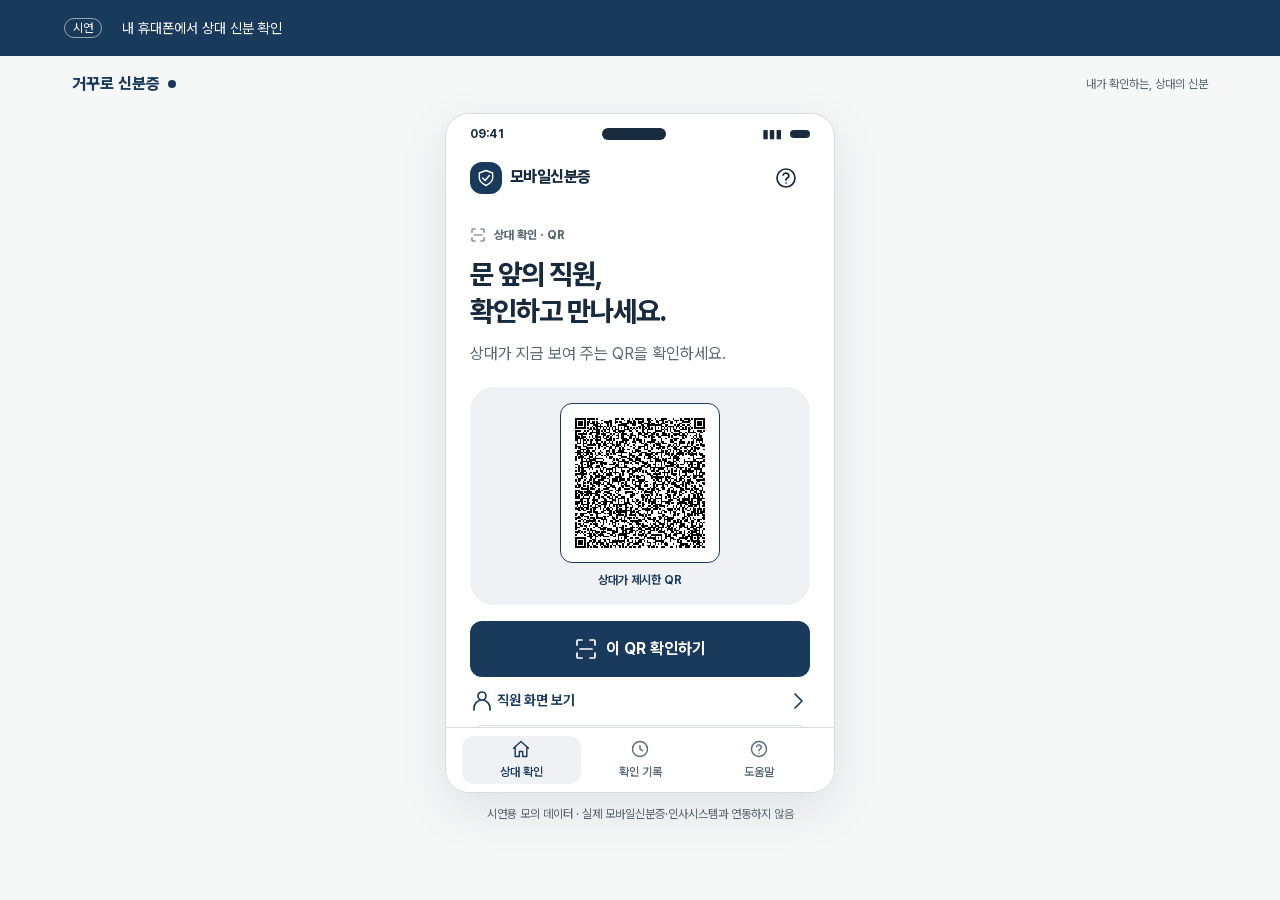
==== commit 04afba65: "feat: contestkorea-202609290006 시연 웹 갱신" ====
--- a/check.html
+++ b/check.html
@@ -4,7 +4,7 @@
   <meta charset="utf-8">
   <meta name="viewport" content="width=device-width, initial-scale=1, viewport-fit=cover">
   <meta name="theme-color" content="#193a5b">
-  <meta name="description" content="거꾸로 신분증 — 내 휴대폰에서 상대의 직무 신분을 확인하는 서비스 시연">
+  <meta name="description" content="내 휴대폰에서 만난 직원과 전화한 사람의 직무 신분을 확인합니다.">
   <title>직무 신분 확인 결과 · 상대 확인</title>
   <link rel="stylesheet" href="./style.css">
   <script defer src="./data.js"></script>
@@ -17,10 +17,10 @@
   <header class="demo-strip" aria-label="시연 장면 안내">
     <div class="strip-inner">
       <span class="demo-tag">시연</span><span id="scene-count">장면 1/9</span>
-      <span class="strip-task" id="scene-task">상대 확인을 시작해 보세요</span>
-      <div class="strip-controls"><button id="previous" class="strip-button" aria-label="이전 장면">←</button><button id="next" class="strip-button">다음 <span aria-hidden="true">→</span></button></div>
+      <span class="strip-task" id="scene-task">시작하기를 눌러 보세요</span>
+      <button id="guide-shortcut" class="strip-button shortcut" data-action="lock-preview" hidden>잠금까지 보기</button>
+      <div class="strip-controls"><button id="previous" class="strip-button" aria-label="이전 장면">←</button><button id="next" class="strip-button">다음 →</button></div>
     </div>
-    <div class="scene-progress"><span id="scene-progress"></span></div>
   </header>
   <div class="workspace">
     <div class="workspace-label"><span class="wordmark">거꾸로 신분증<span class="wordmark-dot"></span></span><span>내가 확인하는, 상대의 신분</span></div>
--- a/style.css
+++ b/style.css
@@ -1,29 +1,45 @@
+:root {
+  /* Seven source colors. All surface tints are derived from these tokens. */
+  --primary:#193a5b; --ink:#182b3e; --muted:#586775; --surface:#ffffff;
+  --success:#116548; --warning:#80540c; --danger:#a93036;
+  --canvas:color-mix(in srgb,var(--ink) 4%,var(--surface));
+  --line:color-mix(in srgb,var(--ink) 16%,var(--surface));
+  --primary-soft:color-mix(in srgb,var(--primary) 7%,var(--surface));
+  --success-soft:color-mix(in srgb,var(--success) 8%,var(--surface));
+  --danger-soft:color-mix(in srgb,var(--danger) 7%,var(--surface));
+  --warning-soft:color-mix(in srgb,var(--warning) 9%,var(--surface));
+  --glass:color-mix(in srgb,var(--surface) 12%,transparent);
+  --glass-line:color-mix(in srgb,var(--surface) 55%,transparent);
+  --text-12:12px; --text-14:14px; --text-16:16px; --text-20:20px; --text-28:28px; --text-36:36px;
+  --s1:4px; --s2:8px; --s3:12px; --s4:16px; --s5:20px; --s6:24px; --s8:32px; --s10:40px;
+  --s11:44px; --s12:48px; --s14:56px; --s16:64px; --s18:72px; --s20:80px; --s24:96px;
+  --radius-sm:12px; --radius-lg:24px; --round:50%;
+  --shadow-sm:0 4px 16px color-mix(in srgb,var(--ink) 4%,transparent);
+  --shadow-lg:0 16px 48px color-mix(in srgb,var(--ink) 10%,transparent);
+  --border:1px solid var(--line); --stroke:1px; --focus:3px; --motion:180ms; --tracking:-.035em; --leading:1.55;
+  --touch:48px; --phone-width:390px; --phone-height:min(680px,calc(100dvh - 160px)); --panel-width:324px; --employee-width:248px;
+  --workspace-width:1200px; --mobile-chrome:112px; --qr-size:160px; --illustration-height:136px; --modal-width:440px;
+}
 @font-face{font-family:Pretendard;src:url('./fonts/PretendardVariable.woff2') format('woff2');font-weight:100 900;font-style:normal;font-display:swap}
-:root{
-  --primary:#193a5b;--ink:#182b3e;--muted:#586775;--line:color-mix(in srgb,var(--ink) 15%,var(--surface));--surface:#fff;--canvas:color-mix(in srgb,var(--ink) 5%,var(--surface));--success:#116548;--warning:#80540c;--danger:#a93036;
-  --primary-soft:color-mix(in srgb,var(--primary) 6%,var(--surface));--success-soft:color-mix(in srgb,var(--success) 8%,var(--surface));--warning-soft:color-mix(in srgb,var(--warning) 8%,var(--surface));--danger-soft:color-mix(in srgb,var(--danger) 7%,var(--surface));
-  --text-12:12px;--text-14:14px;--text-16:16px;--text-20:20px;--text-28:28px;--text-36:36px;
-  --space-1:4px;--space-2:8px;--space-3:12px;--space-4:16px;--space-5:20px;--space-6:24px;--space-8:32px;--space-10:40px;--space-12:48px;--space-14:56px;--space-16:64px;
-  --radius-sm:12px;--radius-lg:24px;--shadow-sm:0 4px 16px #182b3e08;--shadow-lg:0 16px 48px #182b3e14;
-  --touch:48px;--phone-width:390px;--phone-height:640px;--panel-width:280px;--employee-width:260px;--motion:180ms;--border:1px solid var(--line);--leading:1.55;--tracking:-.035em;
+*{box-sizing:border-box}body{margin:0;background:var(--canvas);color:var(--ink);font:var(--text-16)/var(--leading) Pretendard,system-ui,sans-serif;font-variant-numeric:tabular-nums;-webkit-font-smoothing:antialiased}
+button,input,textarea,select{font:inherit}button,a,input,summary,select{touch-action:manipulation}button{border:0;cursor:pointer;transition:background var(--motion),transform var(--motion)}button:disabled{cursor:default;opacity:.55}button:not(:disabled):hover,a.button:hover{filter:brightness(.94)}button:not(:disabled):active{transform:translateY(var(--stroke))}button,a{-webkit-tap-highlight-color:transparent}a{color:inherit}button:focus-visible,a:focus-visible,input:focus-visible,textarea:focus-visible,select:focus-visible,summary:focus-visible{outline:var(--focus) solid var(--primary);outline-offset:var(--focus)}h1,h2,h3,p{margin:0}h1,h2,h3{letter-spacing:var(--tracking);line-height:1.3}h1{font-size:var(--text-28);font-weight:760}h2{font-size:var(--text-20);font-weight:730}h3{font-size:var(--text-16);font-weight:720}p{word-break:keep-all;overflow-wrap:anywhere}img{max-width:100%}svg{vertical-align:middle;flex-shrink:0}[hidden]{display:none!important}.icon{width:var(--s6);height:var(--s6)}.skip{position:fixed;top:calc(-1 * var(--s24));left:var(--s4);z-index:30;background:var(--surface);padding:var(--s3)}.skip:focus{top:var(--s4)}
+.demo-strip{background:var(--primary);color:var(--surface);position:sticky;top:0;z-index:15;font-size:var(--text-14)}.strip-inner{max-width:var(--workspace-width);margin:auto;display:flex;align-items:center;gap:var(--s2);min-height:var(--s14);padding:var(--s1) var(--s3)}.demo-tag{border:var(--stroke) solid var(--glass-line);border-radius:var(--radius-sm);font-size:var(--text-12);padding:0 var(--s2)}#scene-count{white-space:nowrap}.strip-task{flex:1;min-width:0;font-size:var(--text-12);line-height:1.3}.strip-controls{display:flex;flex-shrink:0}.strip-button{height:var(--touch);min-width:var(--s11);background:transparent;color:inherit;border-radius:var(--radius-sm);padding:var(--s2);white-space:nowrap;font-size:var(--text-14);font-weight:650}.strip-button:focus-visible{outline-color:var(--surface)}.shortcut{background:var(--glass);font-size:var(--text-12)}
+.workspace{margin:auto;max-width:var(--workspace-width)}.workspace-label,.scene-panel,.employee-desktop,.device-status{display:none}.stage{display:block}.phone{width:100%;height:calc(100dvh - var(--mobile-chrome));background:var(--surface);display:flex;flex-direction:column;position:relative;overflow:hidden}.appbar{display:flex;align-items:center;justify-content:space-between;gap:var(--s2);padding:var(--s2) var(--s6);min-height:var(--s16);flex-shrink:0}.app-brand{display:flex;gap:var(--s2);align-items:center;font-weight:800;font-size:var(--text-16);letter-spacing:var(--tracking)}.brand-icon{width:var(--s8);height:var(--s8);display:grid;place-items:center;border-radius:var(--radius-sm);background:var(--primary);color:var(--surface)}.brand-icon .icon{width:var(--s5);height:var(--s5)}.icon-button{min-width:var(--touch);height:var(--touch);background:transparent;color:inherit;display:inline-grid;place-items:center;border-radius:var(--radius-sm)}#app-content{flex:1;min-height:0;overflow:auto;scrollbar-width:thin;overscroll-behavior:contain}.page{padding:var(--s4) var(--s6) var(--s8);animation:enter var(--motion) ease-out}.eyebrow{font-size:var(--text-12);font-weight:750;color:var(--muted);margin-bottom:var(--s3);display:flex;align-items:center;gap:var(--s2)}.eyebrow .icon{width:var(--s4);height:var(--s4)}.subtitle{margin-top:var(--s3);font-size:var(--text-16);color:var(--muted);line-height:1.6}.muted{color:var(--muted)}.small{font-size:var(--text-14)}.micro{font-size:var(--text-12)}.mt{margin-top:var(--s6)}.mt-sm{margin-top:var(--s3)}.stack{display:grid;gap:var(--s3)}.row{display:flex;align-items:center;gap:var(--s3)}.between{justify-content:space-between}.grow{flex:1;min-width:0}
+.button{display:flex;align-items:center;justify-content:center;gap:var(--s2);width:100%;min-height:var(--s14);padding:var(--s3) var(--s4);background:var(--primary);color:var(--surface);border-radius:var(--radius-sm);font-weight:700;text-decoration:none}.button.secondary{background:var(--surface);color:var(--primary);border:var(--border)}.button.quiet{background:var(--primary-soft);color:var(--primary)}.button.danger{background:var(--danger)}.button.compact{width:auto;min-height:var(--touch);font-size:var(--text-14)}.text-button{min-height:var(--touch);padding:var(--s2);font-size:var(--text-14);background:transparent;color:var(--primary);font-weight:650;border-radius:var(--radius-sm);display:inline-flex;align-items:center;justify-content:center;gap:var(--s2)}.card{border:var(--border);border-radius:var(--radius-sm);padding:var(--s4);background:var(--surface);box-shadow:var(--shadow-sm)}.note{display:flex;align-items:flex-start;gap:var(--s2);font-size:var(--text-14);color:var(--muted);margin-top:var(--s4)}.note .icon{width:var(--s4);height:var(--s4);margin-top:var(--s1)}.safety-note{padding:var(--s3) var(--s4);background:var(--canvas);border-radius:var(--radius-sm);font-size:var(--text-14);color:var(--muted)}.safety-note strong{display:block;color:var(--ink);margin-bottom:var(--s1)}.privacy-line{display:flex;justify-content:center;align-items:center;gap:var(--s2);font-size:var(--text-12);color:var(--muted);margin-top:var(--s4)}.privacy-line .icon{width:var(--s4);height:var(--s4)}
+.home-visual{height:var(--illustration-height);background:var(--primary-soft);border-radius:var(--radius-lg);position:relative;margin:var(--s5) 0;overflow:hidden;display:grid;place-items:center}.orbit{position:absolute;width:calc(var(--s24)*2);height:calc(var(--s24)*2);border:var(--border);border-radius:var(--round)}.orbit.second{width:calc(var(--s24)*3);height:calc(var(--s24)*3)}.identity-card{position:relative;width:calc(var(--s20)*2);height:var(--s24);padding:var(--s4);border-radius:var(--radius-sm);background:var(--surface);box-shadow:var(--shadow-lg);transform:rotate(-7deg);display:flex;align-items:center;gap:var(--s3)}.identity-avatar{width:var(--s12);height:var(--s14);background:var(--primary-soft);border-radius:var(--radius-sm);display:grid;place-items:center;color:var(--primary)}.identity-lines{flex:1;display:grid;gap:var(--s2)}.identity-lines i{height:var(--s2);background:var(--line);border-radius:var(--radius-sm)}.identity-lines i:first-child{width:75%;background:var(--primary)}.check-seal{position:absolute;left:calc(50% + var(--s10));top:var(--s16);width:var(--s14);height:var(--s14);border:var(--s1) solid var(--primary-soft);border-radius:var(--round);display:grid;place-items:center;background:var(--primary);color:var(--surface)}.home-cta{justify-content:space-between;min-height:var(--s16);font-size:var(--text-20)}.home-hint{margin-top:var(--s3);font-size:var(--text-14);color:var(--muted);text-align:center}
+.tabbar{display:flex;flex-shrink:0;padding:var(--s2) var(--s4);padding-bottom:max(var(--s2),env(safe-area-inset-bottom));border-top:var(--border);background:var(--surface)}.tab{flex:1;min-height:var(--touch);display:flex;flex-direction:column;align-items:center;justify-content:center;gap:var(--s1);font-size:var(--text-12);background:transparent;color:var(--muted);border-radius:var(--radius-sm);font-weight:600}.tab.active{background:var(--primary-soft);color:var(--primary)}.tab .icon{width:var(--s5);height:var(--s5)}.disclaimer{font-size:var(--text-12);color:var(--muted);text-align:center;padding:var(--s2) var(--s4);min-height:var(--s14)}
+.scanner{position:relative;background:var(--primary-soft);border-radius:var(--radius-lg);padding:var(--s4);margin:var(--s5) 0 var(--s4);text-align:center;display:grid;place-items:center;gap:var(--s2)}.scan-frame{width:var(--qr-size);height:var(--qr-size);background:var(--surface);padding:var(--s2);border:var(--stroke) solid var(--primary);border-radius:var(--radius-sm)}.scan-frame img{width:100%;height:100%;object-fit:contain;image-rendering:pixelated}.scan-label{font-size:var(--text-12);font-weight:650;color:var(--primary)}.staff-switch{display:flex;align-items:center;justify-content:space-between;min-height:var(--touch);width:100%;padding:var(--s2) 0;background:transparent;color:var(--primary);font-size:var(--text-14);font-weight:650}.badge{display:inline-flex;padding:var(--s1) var(--s2);border-radius:var(--radius-sm);font-size:var(--text-12);font-weight:700;background:var(--primary-soft);color:var(--primary)}.badge.ok{background:var(--success-soft);color:var(--success)}.badge.bad{background:var(--danger-soft);color:var(--danger)}.offline-banner{background:var(--warning-soft);color:var(--warning);padding:var(--s3);border-radius:var(--radius-sm);font-size:var(--text-14);margin-bottom:var(--s4)}.offline-banner .row{gap:var(--s2)}.offline-banner small{display:block;margin-top:var(--s1);font-size:var(--text-12)}.exception-tabs{display:flex;padding:0 var(--s4);gap:var(--s2)}.exception-tabs button{flex:1;min-height:var(--touch);font-size:var(--text-14);border-radius:var(--radius-sm);padding:var(--s2);background:var(--canvas);color:var(--muted)}.exception-tabs [aria-selected=true]{background:var(--primary);color:var(--surface)}.permission-page{padding-top:var(--s8)}
+.employee-card{background:var(--surface);border:var(--border);border-radius:var(--radius-lg);box-shadow:var(--shadow-sm);overflow:hidden}.employee-head{padding:var(--s4);border-bottom:var(--border);color:var(--muted);font-size:var(--text-12)}.employee-body{padding:var(--s5);text-align:center}.employee-body h3{font-size:var(--text-20)}.employee-avatar{width:var(--s12);height:var(--s12);margin:0 auto var(--s3);border-radius:var(--round);background:var(--primary-soft);color:var(--primary);display:grid;place-items:center}.employee-qr{display:block;width:100%;padding:var(--s2);margin:var(--s4) 0 var(--s2);background:var(--surface);border:var(--border);border-radius:var(--radius-sm);image-rendering:pixelated}.employee-footer{font-size:var(--text-12);color:var(--muted);text-align:center;padding:var(--s3) var(--s4);border-top:var(--border)}.timer-track{height:var(--s1);background:var(--line);margin:var(--s3) 0 var(--s2);border-radius:var(--radius-sm);overflow:hidden}.timer-track i{display:block;width:100%;height:100%;background:var(--primary)}.timer-label{font-size:var(--text-12);color:var(--muted)}.call-number{font-size:var(--text-36);font-weight:750;letter-spacing:.05em;margin-top:var(--s6)}.message-photo{border-radius:var(--radius-sm);background:var(--primary-soft)}.message-photo .employee-body{margin:var(--s3);padding:var(--s4);border:var(--stroke) dashed var(--muted);background:var(--surface)}.paper-caption{padding-bottom:var(--s3);margin-bottom:var(--s4);border-bottom:var(--border);font-weight:750;font-size:var(--text-14)}.gallery-photo{background:var(--ink);color:var(--surface)}.gallery-photo .employee-head,.gallery-photo .employee-footer,.gallery-photo .photo-caption{color:var(--surface)}.gallery-photo .employee-body{background:var(--surface);color:var(--ink);margin:var(--s3);padding:var(--s4)}.photo-caption{font-size:var(--text-12);padding:var(--s3);text-align:center}.photo-caption .icon{width:var(--s4);height:var(--s4)}.incoming-call .employee-avatar{width:var(--s16);height:var(--s16)}
+.phone.result-ok{background:var(--success);color:var(--surface)}.phone.result-bad{background:var(--danger);color:var(--surface)}.result-ok .brand-icon,.result-bad .brand-icon{background:var(--glass)}.result-ok .device-island,.result-bad .device-island,.result-ok .battery,.result-bad .battery{background:var(--surface)}.result-page{text-align:center;padding-top:var(--s3);padding-bottom:var(--s12)}.result-mark{width:var(--s16);height:var(--s16);margin:0 auto var(--s4);display:grid;place-items:center;border-radius:var(--round);color:var(--success);background:var(--surface)}.result-bad .result-mark{color:var(--danger)}.result-mark .icon{width:var(--s10);height:var(--s10)}.result-sub{font-size:var(--text-16);margin-top:var(--s2)}.result-details{background:var(--surface);color:var(--ink);text-align:left;padding:var(--s4);margin:var(--s5) 0 var(--s3);border-radius:var(--radius-sm)}.result-org{font-size:var(--text-20);font-weight:750;margin-bottom:var(--s3)}.detail-row{display:flex;justify-content:space-between;gap:var(--s3);padding:var(--s1) 0;font-size:var(--text-14)}.detail-row span{color:var(--muted)}.result-page .button{background:var(--surface);color:var(--success)}.result-bad .result-page .button{color:var(--danger)}.result-page .button.outline{background:transparent;color:var(--surface);border:var(--stroke) solid var(--glass-line)}.result-page .text-button{color:var(--surface)}.result-page button:focus-visible{outline-color:var(--surface)}.result-page .safety-note,.result-page .offline-banner{background:var(--glass);color:var(--surface);text-align:left}.result-page .safety-note strong,.result-page .privacy-line{color:var(--surface)}.result-page details{font-size:var(--text-12);text-align:left;margin-top:var(--s3)}.result-page summary{display:flex;align-items:center;justify-content:space-between;min-height:var(--touch);cursor:pointer}.result-page .stack{gap:var(--s2)}
+.quote{padding:var(--s4);background:var(--primary-soft);color:var(--primary);font-size:var(--text-20);font-weight:650;border-radius:var(--radius-sm);margin:var(--s4) 0;letter-spacing:var(--tracking)}label{display:block;font-size:var(--text-14);font-weight:650;margin-bottom:var(--s2)}input,select,textarea{width:100%;max-width:100%;min-height:var(--s14);padding:var(--s3);border:var(--border);border-radius:var(--radius-sm);background:var(--surface);color:var(--ink)}input.code-input{font-size:var(--text-36);font-weight:650;text-align:center;letter-spacing:.24em;padding-left:var(--s6)}input[aria-invalid=true]{border-color:var(--danger)}.field-error{font-size:var(--text-14);color:var(--danger);margin-top:var(--s2)}.field-error:empty{display:none}.caller{padding:var(--s3) var(--s4);border:var(--border);border-radius:var(--radius-sm);margin-bottom:var(--s4)}.caller p{font-size:var(--text-12);color:var(--muted)}.caller .spoken-code{display:block;font-size:var(--text-28);letter-spacing:.08em;color:var(--primary)}.empty{text-align:center;padding:var(--s10) var(--s4);color:var(--muted)}.empty .icon{width:var(--s12);height:var(--s12);margin-bottom:var(--s4)}.empty h2{color:var(--ink);margin-bottom:var(--s2)}.record{padding:var(--s4) 0;border-bottom:var(--border);display:flex;align-items:flex-start;gap:var(--s3)}.record-icon{width:var(--s10);height:var(--s10);flex-shrink:0;border-radius:var(--round);display:grid;place-items:center;background:var(--success-soft);color:var(--success)}.record-icon.bad{background:var(--danger-soft);color:var(--danger)}.record strong{display:block;font-size:var(--text-16)}.record p{font-size:var(--text-14);color:var(--muted);margin-top:var(--s1)}.filters{display:flex;gap:var(--s2);margin-top:var(--s3)}.filter{min-height:var(--touch);padding:var(--s2) var(--s3);font-size:var(--text-14);background:var(--canvas);color:var(--muted);border-radius:var(--radius-sm)}.filter.selected{background:var(--primary);color:var(--surface)}.settings-row{display:flex;align-items:center;justify-content:space-between;gap:var(--s4);padding:var(--s4) 0;border-bottom:var(--border)}.settings-row p{font-size:var(--text-14);color:var(--muted);margin-top:var(--s1)}.switch{height:var(--touch);min-width:var(--s14);position:relative;background:transparent}.switch:before{content:'';display:block;width:var(--s12);height:var(--s6);background:var(--muted);border-radius:var(--radius-lg)}.switch:after{content:'';position:absolute;top:var(--s4);left:var(--s1);width:var(--s4);height:var(--s4);background:var(--surface);border-radius:var(--round);transition:left var(--motion)}.switch[aria-checked=true]:before{background:var(--primary)}.switch[aria-checked=true]:after{left:var(--s6)}
+.sheet{padding:0 0 env(safe-area-inset-bottom);border:0;border-radius:var(--radius-lg) var(--radius-lg) 0 0;width:100%;max-width:none;max-height:90dvh;margin:auto 0 0;background:var(--surface);color:var(--ink);box-shadow:var(--shadow-lg);overflow:auto}.sheet::backdrop{background:color-mix(in srgb,var(--ink) 45%,transparent);backdrop-filter:blur(var(--focus))}.sheet-inner{padding:var(--s6)}.sheet-handle{height:var(--s1);width:var(--s10);background:var(--line);border-radius:var(--radius-sm);margin:var(--s3) auto 0}.sheet-title-row{display:flex;align-items:center;justify-content:space-between;gap:var(--s3);margin-bottom:var(--s3)}.sheet-title-row h2{font-size:var(--text-20)}.sheet .employee-card{box-shadow:none}.sheet .employee-qr{max-width:calc(var(--s16)*4);margin-inline:auto}.permission-icon{width:var(--s16);height:var(--s16);border-radius:var(--radius-lg);background:var(--primary-soft);color:var(--primary);display:grid;place-items:center;margin-bottom:var(--s5)}.consent{display:flex;align-items:center;gap:var(--s3);min-height:var(--touch);margin:var(--s5) 0;font-size:var(--text-14)}.consent input{width:var(--s6);min-height:var(--s6);flex-shrink:0;accent-color:var(--primary)}.toast{position:fixed;bottom:var(--s16);left:50%;transform:translateX(-50%);z-index:50;width:max-content;max-width:calc(100% - var(--s8));padding:var(--s3) var(--s5);font-size:var(--text-14);border-radius:var(--radius-sm);background:var(--ink);color:var(--surface);box-shadow:var(--shadow-lg);pointer-events:none}.toast button{pointer-events:auto;min-height:var(--touch);background:transparent;color:var(--surface);font-weight:750;text-decoration:underline}.loading-view{padding:var(--s6);display:grid;gap:var(--s5);color:var(--muted)}.skeleton{height:var(--s16);border-radius:var(--radius-sm);background:linear-gradient(90deg,var(--canvas),var(--line),var(--canvas));background-size:200% 100%;animation:shimmer 1.2s infinite}
+.admin-phone .appbar{border-bottom:var(--border)}.admin-phone .app-brand{font-size:var(--text-14)}.admin-page{padding:var(--s5)}.admin-heading{display:flex;flex-wrap:wrap;gap:var(--s4);align-items:center;justify-content:space-between}.admin-heading h1{font-size:var(--text-20)}.stats{display:grid;grid-template-columns:repeat(3,minmax(0,1fr));gap:var(--s2);margin:var(--s5) 0 var(--s3)}.stat{padding:var(--s3);background:var(--primary-soft);border-radius:var(--radius-sm)}.stat strong{display:block;font-size:var(--text-28);color:var(--primary);line-height:1.2;margin-top:var(--s2)}.stat span{font-size:var(--text-12);color:var(--muted)}.admin-count-note{margin-bottom:var(--s5)}.admin-tabs{display:flex;gap:var(--s4);border-bottom:var(--border);margin:var(--s4) 0}.admin-tab{min-height:var(--touch);border-bottom:var(--focus) solid transparent;background:transparent;color:var(--muted);padding:var(--s2) 0;font-size:var(--text-14);font-weight:650}.admin-tab.active{color:var(--primary);border-bottom-color:var(--primary)}.staff-row{display:grid;grid-template-columns:minmax(0,1fr) auto;gap:var(--s2);align-items:center;padding:var(--s4) 0;border-bottom:var(--border)}.staff-row strong{font-size:var(--text-16)}.staff-row p{font-size:var(--text-12);color:var(--muted)}.staff-row>div:last-child{display:flex;flex-direction:column}.staff-meta{display:flex;flex-wrap:wrap;align-items:center;gap:var(--s2);margin-top:var(--s1)}.admin-help{font-size:var(--text-12);color:var(--muted);margin-top:var(--s4)}.large-text .page,.large-text .subtitle,.large-text .safety-note,.large-text .result-sub,.large-text .record p,.large-text .button{font-size:var(--text-20)}.large-text h1{font-size:var(--text-36)}
+@keyframes enter{from{opacity:0;transform:translateY(var(--s1))}to{opacity:1;transform:translateY(0)}}@keyframes shimmer{to{background-position:-200% 0}}
+@media(min-width:761px){
+ .strip-inner{padding-inline:var(--s6)}.strip-task{font-size:var(--text-14);margin-left:var(--s3)}.strip-controls{margin-left:auto}.workspace{padding:var(--s4) var(--s8) var(--s2)}.workspace-label{display:flex;justify-content:space-between;align-items:center;min-height:var(--s6);margin-bottom:var(--s4);font-size:var(--text-12);color:var(--muted)}.wordmark{display:flex;align-items:center;gap:var(--s2);font-size:var(--text-16);font-weight:800;color:var(--primary)}.wordmark-dot{width:var(--s2);height:var(--s2);background:var(--primary);border-radius:var(--round)}.stage{display:grid;grid-template-columns:var(--phone-width) minmax(0,var(--panel-width));justify-content:center;gap:var(--s10);align-items:start}.phone{width:var(--phone-width);height:var(--phone-height);border:var(--border);border-radius:var(--radius-lg);box-shadow:var(--shadow-lg)}.device-status{display:flex;flex-shrink:0;height:var(--s8);align-items:center;justify-content:space-between;padding:var(--s2) var(--s6) 0;font-size:var(--text-12);font-weight:700}.device-island{width:var(--s16);height:var(--s3);border-radius:var(--radius-sm);background:var(--ink)}.signal{display:flex;align-items:center;gap:var(--s2)}.battery{width:var(--s5);height:var(--s2);background:var(--ink);border-radius:var(--radius-sm)}.disclaimer{min-height:0;padding:var(--s3) 0 0}.scene-panel{display:block;max-height:var(--phone-height);overflow:auto;padding:var(--s4) 0;scrollbar-width:thin}.panel-kicker{font-size:var(--text-12);font-weight:750;color:var(--muted)}.panel-number{font-size:var(--text-36);font-weight:350;line-height:1;color:var(--primary);margin:var(--s3) 0 var(--s4)}.panel-number span{font-size:var(--text-14);color:var(--muted);margin-left:var(--s2)}.scene-panel h2{font-size:var(--text-28);margin-bottom:var(--s4);word-break:keep-all}.panel-story{font-size:var(--text-14);line-height:1.7;color:var(--muted)}.panel-step{margin-top:var(--s5);padding-top:var(--s4);border-top:var(--border)}.panel-step b{display:block;font-size:var(--text-12);margin-bottom:var(--s1)}.panel-step p{font-size:var(--text-14);color:var(--muted)}.criterion{display:flex;flex-wrap:wrap;gap:var(--s2);margin-top:var(--s4)}.criterion span{padding:var(--s1) var(--s2);font-size:var(--text-12);border:var(--border);border-radius:var(--radius-sm);color:var(--muted)}.scene-dots{display:flex;flex-wrap:wrap;margin-top:var(--s3);max-width:calc(var(--s11)*9)}.scene-dot{position:relative;min-height:var(--s11);width:var(--s11);flex-shrink:0;background:transparent}.scene-dot:after{content:'';position:absolute;width:var(--s2);height:var(--s2);top:50%;left:50%;transform:translate(-50%,-50%);border-radius:var(--round);background:var(--line)}.scene-dot.current:after{background:var(--primary);width:var(--s3);height:var(--s3)}.panel-source{font-size:var(--text-12);color:var(--muted);margin-top:var(--s3)}.sheet{width:min(var(--modal-width),calc(100% - var(--s8)));border-radius:var(--radius-lg);margin:auto}.toast{bottom:var(--s6)}.admin-stage{grid-template-columns:minmax(0,760px) minmax(0,var(--panel-width));gap:var(--s8)}.admin-phone{width:100%}.admin-phone .device-status{display:none}.admin-heading h1{font-size:var(--text-28)}.admin-page{padding:var(--s6)}.staff-row>div:last-child{flex-direction:row}
 }
-*{box-sizing:border-box}html{scroll-behavior:smooth}body{margin:0;background:var(--canvas);color:var(--ink);font-family:Pretendard,system-ui,sans-serif;font-size:var(--text-16);line-height:var(--leading);font-variant-numeric:tabular-nums;-webkit-font-smoothing:antialiased}button,input,select,textarea{font:inherit}button,a,input,select,summary{touch-action:manipulation}button,a{ -webkit-tap-highlight-color:transparent}button{cursor:pointer}button{border:0}button:disabled{cursor:default;opacity:.5}button:not(:disabled):hover,a.button:hover{filter:brightness(.94)}button:not(:disabled):active{transform:translateY(1px)}button:focus-visible,a:focus-visible,input:focus-visible,select:focus-visible,textarea:focus-visible,summary:focus-visible{outline:3px solid var(--primary);outline-offset:3px}a{color:inherit}button{transition:background var(--motion),transform var(--motion)}h1,h2,h3,p{margin:0}h1,h2,h3{line-height:1.3;letter-spacing:var(--tracking)}h1{font-size:var(--text-28);font-weight:760}h2{font-size:var(--text-20);font-weight:730}h3{font-size:var(--text-16);font-weight:720}p{word-break:keep-all;overflow-wrap:anywhere}svg{flex-shrink:0;vertical-align:middle}img{max-width:100%}[hidden]{display:none!important}.icon{width:var(--space-6);height:var(--space-6)}.skip{position:fixed;top:-100px;left:var(--space-4);z-index:30;background:var(--surface);padding:var(--space-3)}.skip:focus{top:var(--space-4)}
-.demo-strip{background:var(--primary);color:var(--surface);position:sticky;top:0;z-index:15;font-size:var(--text-14)}.strip-inner{max-width:1160px;min-height:var(--space-14);margin:auto;display:flex;gap:var(--space-3);align-items:center;padding:var(--space-1) var(--space-6)}.demo-tag{border:1px solid #ffffff60;border-radius:var(--space-1);padding:0 var(--space-2);font-size:var(--text-12);font-weight:700}.strip-task{margin-left:var(--space-4);opacity:.9}.strip-controls{margin-left:auto;display:flex;gap:var(--space-1)}.strip-button{height:var(--touch);min-width:var(--touch);background:transparent;color:inherit;font-weight:650;padding:var(--space-2) var(--space-3);border-radius:var(--radius-sm)}.strip-button:focus-visible{outline-color:var(--surface)}.scene-progress{height:var(--space-1);background:#ffffff15}.scene-progress span{display:block;height:100%;background:#ffffffb0;transition:width var(--motion)}
-.workspace{max-width:1200px;padding:var(--space-5) var(--space-8) var(--space-3);margin:auto}.workspace-label{display:flex;justify-content:space-between;align-items:center;font-size:var(--text-12);color:var(--muted);margin-bottom:var(--space-5)}.wordmark{display:flex;align-items:center;gap:var(--space-2);font-size:var(--text-16);font-weight:800;letter-spacing:var(--tracking);color:var(--primary)}.wordmark-dot{width:var(--space-2);height:var(--space-2);background:var(--primary);border-radius:50%}.stage{display:grid;grid-template-columns:var(--phone-width) var(--panel-width);gap:var(--space-16);justify-content:center;align-items:start}.stage.with-employee{grid-template-columns:var(--employee-width) var(--phone-width) var(--panel-width);gap:var(--space-8)}.phone{width:var(--phone-width);height:var(--phone-height);border-radius:var(--radius-lg);background:var(--surface);border:var(--border);box-shadow:var(--shadow-lg);display:flex;flex-direction:column;overflow:hidden;position:relative}.device-status{height:var(--space-8);display:flex;align-items:center;justify-content:space-between;padding:var(--space-2) var(--space-6) 0;font-size:var(--text-12);font-weight:700;flex-shrink:0}.device-island{width:var(--space-16);height:var(--space-3);background:var(--ink);border-radius:var(--radius-sm)}.signal{display:flex;gap:var(--space-2);align-items:center;font-size:var(--text-12)}.battery{width:var(--space-5);height:var(--space-2);background:var(--ink);border-radius:var(--space-1)}.appbar{min-height:var(--space-16);display:flex;align-items:center;justify-content:space-between;padding:var(--space-3) var(--space-6);gap:var(--space-2);flex-shrink:0}.app-brand{font-size:var(--text-16);font-weight:800;display:flex;align-items:center;gap:var(--space-2);letter-spacing:var(--tracking)}.brand-icon{width:var(--space-8);height:var(--space-8);border-radius:var(--radius-sm);background:var(--primary);color:var(--surface);display:grid;place-items:center}.brand-icon .icon{width:var(--space-5);height:var(--space-5)}.icon-button{height:var(--touch);min-width:var(--touch);border-radius:var(--radius-sm);background:transparent;color:inherit;display:inline-grid;place-items:center}.app-content,#app-content{flex:1;overflow-y:auto;scrollbar-width:thin;min-height:0;position:relative}.page{padding:var(--space-4) var(--space-6) var(--space-6);animation:enter var(--motion) ease-out}.eyebrow{font-size:var(--text-12);font-weight:750;color:var(--muted);margin-bottom:var(--space-3);display:flex;align-items:center;gap:var(--space-2)}.eyebrow .icon{width:var(--space-4);height:var(--space-4)}.subtitle{color:var(--muted);font-size:var(--text-16);margin-top:var(--space-3);line-height:1.6}.muted{color:var(--muted)}.small{font-size:var(--text-14)}.micro{font-size:var(--text-12)}.stack{display:grid;gap:var(--space-3)}.mt{margin-top:var(--space-6)}.mt-sm{margin-top:var(--space-3)}.row{display:flex;align-items:center;gap:var(--space-3)}.between{justify-content:space-between}.grow{flex:1;min-width:0}.button{min-height:var(--space-14);width:100%;display:flex;justify-content:center;align-items:center;gap:var(--space-2);border-radius:var(--radius-sm);padding:var(--space-3) var(--space-4);font-weight:700;background:var(--primary);color:var(--surface);text-decoration:none}.button.secondary{background:var(--surface);color:var(--primary);border:var(--border)}.button.quiet{background:var(--primary-soft);color:var(--primary)}.button.danger{background:var(--danger);color:var(--surface)}.button.compact{width:auto;min-height:var(--touch);font-size:var(--text-14)}.text-button{min-height:var(--touch);background:transparent;color:var(--primary);font-size:var(--text-14);font-weight:650;padding:var(--space-2);border-radius:var(--radius-sm)}.card{border:var(--border);border-radius:var(--radius-sm);padding:var(--space-4);background:var(--surface);box-shadow:var(--shadow-sm)}.note{display:flex;align-items:flex-start;gap:var(--space-2);color:var(--muted);font-size:var(--text-14);margin-top:var(--space-4)}.note .icon{width:var(--space-4);height:var(--space-4);margin-top:var(--space-1)}.safety-note{padding:var(--space-3) var(--space-4);background:var(--canvas);border-radius:var(--radius-sm);font-size:var(--text-14);color:var(--muted)}.safety-note strong{display:block;color:var(--ink);margin-bottom:var(--space-1)}
-.home-visual{height:152px;background:var(--primary-soft);border-radius:var(--radius-lg);position:relative;margin:var(--space-6) 0;overflow:hidden;display:flex;align-items:center;justify-content:center}.orbit{position:absolute;width:216px;height:216px;border:1px solid var(--line);border-radius:50%}.orbit.second{width:288px;height:288px}.identity-card{position:relative;width:176px;height:104px;padding:var(--space-4);border-radius:var(--radius-sm);background:var(--surface);box-shadow:var(--shadow-lg);transform:rotate(-7deg);display:flex;align-items:center;gap:var(--space-3)}.identity-avatar{width:var(--space-12);height:var(--space-14);background:var(--primary-soft);border-radius:var(--radius-sm);display:grid;place-items:center;color:var(--primary)}.identity-lines{flex:1;display:grid;gap:var(--space-2)}.identity-lines i{height:var(--space-2);background:var(--line);border-radius:var(--space-1)}.identity-lines i:first-child{width:75%;background:var(--primary)}.check-seal{position:absolute;left:calc(50% + 40px);top:72px;width:var(--space-14);height:var(--space-14);border:4px solid var(--primary-soft);border-radius:50%;display:grid;place-items:center;background:var(--primary);color:var(--surface)}.home-cta{justify-content:space-between;min-height:var(--space-16);font-size:var(--text-20)}.home-hint{margin-top:var(--space-3);font-size:var(--text-14);color:var(--muted);text-align:center}.privacy-line{display:flex;gap:var(--space-2);justify-content:center;align-items:center;font-size:var(--text-12);margin-top:var(--space-5);color:var(--muted)}.privacy-line .icon{width:var(--space-4);height:var(--space-4)}
-.tabbar{display:flex;border-top:var(--border);padding:var(--space-2) var(--space-4);background:var(--surface);flex-shrink:0}.tab{display:flex;flex:1;min-height:var(--touch);flex-direction:column;align-items:center;justify-content:center;gap:var(--space-1);background:transparent;color:var(--muted);font-size:var(--text-12);font-weight:600;border-radius:var(--radius-sm)}.tab.active{color:var(--primary);background:var(--primary-soft)}.tab .icon{width:var(--space-5);height:var(--space-5)}
-.scene-panel{padding-top:var(--space-6)}.panel-kicker{font-size:var(--text-12);letter-spacing:.12em;color:var(--muted);font-weight:700}.panel-number{font-size:var(--text-36);font-weight:350;color:var(--primary);line-height:1;margin:var(--space-4) 0 var(--space-5)}.panel-number span{font-size:var(--text-14);color:var(--muted);margin-left:var(--space-2)}.scene-panel h2{font-size:var(--text-28);margin-bottom:var(--space-4);word-break:keep-all}.panel-story{font-size:var(--text-16);color:var(--muted);line-height:1.75}.panel-step{margin-top:var(--space-6);padding-top:var(--space-5);border-top:var(--border)}.panel-step b{font-size:var(--text-12);display:block;margin-bottom:var(--space-2)}.panel-step p{font-size:var(--text-14);color:var(--muted)}.criterion{display:flex;gap:var(--space-2);margin-top:var(--space-5)}.criterion span{font-size:var(--text-12);padding:var(--space-1) var(--space-2);border:var(--border);border-radius:var(--space-1);color:var(--muted)}.scene-dots{display:grid;grid-template-columns:repeat(5,var(--touch));gap:var(--space-1);margin-top:var(--space-6)}.scene-dot{min-height:var(--touch);width:var(--touch);background:transparent;position:relative;padding:0}.scene-dot:after{content:'';position:absolute;inset:var(--space-5) 0;background:var(--line);border-radius:var(--space-1)}.scene-dot.current:after{background:var(--primary)}.panel-source{font-size:var(--text-12);color:var(--muted);margin-top:var(--space-5);border-top:var(--border);padding-top:var(--space-4)}.disclaimer{font-size:var(--text-12);text-align:center;color:var(--muted);margin-top:var(--space-4)}
-.scanner{position:relative;min-height:200px;background:var(--primary-soft);border-radius:var(--radius-lg);margin:var(--space-5) 0 var(--space-4);padding:var(--space-5);text-align:center;display:grid;place-items:center;gap:var(--space-2)}.scan-frame{width:148px;height:148px;padding:var(--space-3);border:2px solid var(--primary);border-radius:var(--radius-sm);background:var(--surface);position:relative}.scan-frame img{width:100%;height:100%;object-fit:contain;image-rendering:pixelated}.scan-frame:after{content:'';position:absolute;inset:50% var(--space-2) auto;height:2px;background:var(--primary);opacity:.35}.scan-label{font-size:var(--text-12);font-weight:650;color:var(--primary)}.badge{display:inline-flex;align-items:center;gap:var(--space-1);padding:var(--space-1) var(--space-2);border-radius:var(--space-1);font-size:var(--text-12);font-weight:700;color:var(--primary);background:var(--primary-soft)}.badge.ok{color:var(--success);background:var(--success-soft)}.badge.bad{color:var(--danger);background:var(--danger-soft)}.offline-banner{padding:var(--space-3);border-radius:var(--radius-sm);background:var(--warning-soft);color:var(--warning);font-size:var(--text-14);margin-bottom:var(--space-4)}.offline-banner .row{gap:var(--space-2)}.offline-banner small{display:block;font-size:var(--text-12);margin-top:var(--space-1)}
-.employee-desktop:empty{display:none}.employee-desktop{align-self:center}.employee-card{background:var(--surface);border:var(--border);border-radius:var(--radius-lg);box-shadow:var(--shadow-sm);overflow:hidden}.employee-head{padding:var(--space-4);font-size:var(--text-12);color:var(--muted);border-bottom:var(--border)}.employee-body{padding:var(--space-5);text-align:center}.employee-avatar{margin:0 auto var(--space-3);width:var(--space-12);height:var(--space-12);display:grid;place-items:center;border-radius:50%;background:var(--primary-soft);color:var(--primary)}.employee-body h3{font-size:var(--text-20)}.employee-qr{width:100%;padding:var(--space-3);background:var(--surface);margin:var(--space-4) 0 var(--space-2);border:var(--border);border-radius:var(--radius-sm);image-rendering:pixelated;display:block}.timer-track{height:var(--space-1);background:var(--line);border-radius:var(--space-1);margin:var(--space-3) 0 var(--space-2);overflow:hidden}.timer-track i{display:block;height:100%;background:var(--primary);width:100%}.timer-label{font-size:var(--text-12);color:var(--muted)}.employee-footer{border-top:var(--border);padding:var(--space-3) var(--space-4);font-size:var(--text-12);color:var(--muted);text-align:center}.staff-switch{display:flex;justify-content:space-between;align-items:center;width:100%;min-height:var(--touch);background:transparent;color:var(--primary);font-size:var(--text-14);font-weight:650;padding:var(--space-2) 0}.call-number{font-size:var(--text-36);font-weight:750;letter-spacing:.12em;margin-top:var(--space-6)}
-.phone.result-ok{background:var(--success);color:var(--surface)}.phone.result-bad{background:var(--danger);color:var(--surface)}.phone.result-ok .appbar,.phone.result-bad .appbar{color:var(--surface)}.phone.result-ok .brand-icon,.phone.result-bad .brand-icon{background:#ffffff20}.phone.result-ok .device-island,.phone.result-bad .device-island,.phone.result-ok .battery,.phone.result-bad .battery{background:var(--surface)}.result-page{text-align:center;padding-top:var(--space-3)}.result-mark{width:var(--space-16);height:var(--space-16);border-radius:50%;background:var(--surface);color:var(--success);display:grid;place-items:center;margin:0 auto var(--space-4)}.result-bad .result-mark{color:var(--danger)}.result-mark .icon{width:var(--space-10);height:var(--space-10);stroke-width:2.5}.result-page h1{font-size:var(--text-28);line-height:1.35}.result-sub{font-size:var(--text-16);margin-top:var(--space-2);color:var(--surface)}.result-details{margin:var(--space-5) 0 var(--space-3);padding:var(--space-4);border-radius:var(--radius-sm);background:var(--surface);color:var(--ink);text-align:left}.result-org{font-size:var(--text-20);font-weight:750;margin-bottom:var(--space-3)}.detail-row{display:flex;justify-content:space-between;gap:var(--space-3);padding:var(--space-1) 0;font-size:var(--text-14)}.detail-row span{color:var(--muted)}.result-page .button{background:var(--surface);color:var(--success)}.result-bad .result-page .button{color:var(--danger)}.result-page .button.outline{background:transparent;color:var(--surface);border:1px solid #ffffff80}.result-page button:focus-visible{outline-color:var(--surface)}.result-page .text-button{color:var(--surface)}.result-page .safety-note{background:#ffffff12;color:var(--surface);text-align:left}.result-page .safety-note strong{color:var(--surface)}.result-page details{font-size:var(--text-12);text-align:left;margin-top:var(--space-3)}.result-page summary{min-height:var(--touch);cursor:pointer;display:flex;align-items:center;justify-content:space-between}.result-page .offline-banner{color:var(--surface);background:#ffffff18;text-align:left}.result-page .privacy-line{color:var(--surface)}.result-page .detail-row span{color:var(--muted)}.result-page .text-button{margin-top:var(--space-1)}
-.phone-intro{width:var(--space-14);height:var(--space-14);border-radius:var(--radius-sm);background:var(--primary-soft);color:var(--primary);display:grid;place-items:center;margin-bottom:var(--space-5)}.quote{padding:var(--space-4);background:var(--primary-soft);border-radius:var(--radius-sm);margin:var(--space-5) 0;font-size:var(--text-20);font-weight:650;color:var(--primary);letter-spacing:var(--tracking)}label{display:block;font-size:var(--text-14);font-weight:650;margin-bottom:var(--space-2)}input,select,textarea{max-width:100%;width:100%;border:var(--border);border-radius:var(--radius-sm);min-height:var(--space-14);padding:var(--space-3);background:var(--surface);color:var(--ink)}input.code-input{text-align:center;font-size:var(--text-36);font-weight:650;letter-spacing:.24em;padding-left:var(--space-6)}input[aria-invalid=true]{border-color:var(--danger)}.field-error{font-size:var(--text-14);color:var(--danger);margin-top:var(--space-2)}.caller{padding:var(--space-3) var(--space-4);border:var(--border);border-radius:var(--radius-sm);margin-bottom:var(--space-5)}.caller strong{font-size:var(--text-14)}.caller p{font-size:var(--text-12);color:var(--muted)}.empty{text-align:center;padding:var(--space-10) var(--space-4);color:var(--muted)}.empty .icon{width:var(--space-12);height:var(--space-12);margin-bottom:var(--space-4)}.empty h2{color:var(--ink);margin-bottom:var(--space-2)}.record{padding:var(--space-4) 0;border-bottom:var(--border);display:flex;align-items:flex-start;gap:var(--space-3)}.record-icon{border-radius:50%;width:var(--space-10);height:var(--space-10);display:grid;place-items:center;flex-shrink:0;background:var(--success-soft);color:var(--success)}.record-icon.bad{color:var(--danger);background:var(--danger-soft)}.record strong{display:block;font-size:var(--text-16)}.record p{font-size:var(--text-14);color:var(--muted);margin-top:var(--space-1)}.filters{display:flex;gap:var(--space-2);margin-top:var(--space-3)}.filter{padding:var(--space-2) var(--space-3);min-height:var(--touch);font-size:var(--text-14);background:var(--canvas);color:var(--muted);border-radius:var(--radius-sm)}.filter.selected{background:var(--primary);color:var(--surface)}.settings-row{display:flex;align-items:center;justify-content:space-between;gap:var(--space-4);padding:var(--space-4) 0;border-bottom:var(--border)}.settings-row p{color:var(--muted);font-size:var(--text-14);margin-top:var(--space-1)}.switch{height:var(--touch);min-width:var(--space-14);background:transparent;position:relative}.switch:before{content:'';display:block;width:var(--space-12);height:var(--space-6);background:var(--muted);border-radius:var(--radius-lg)}.switch:after{content:'';position:absolute;top:var(--space-4);left:var(--space-1);width:var(--space-4);height:var(--space-4);background:var(--surface);border-radius:50%;transition:left var(--motion)}.switch[aria-checked=true]:before{background:var(--primary)}.switch[aria-checked=true]:after{left:var(--space-6)}
-.sheet{padding:0;border:0;border-radius:var(--radius-lg);width:min(440px,calc(100% - 32px));max-height:90dvh;color:var(--ink);background:var(--surface);box-shadow:var(--shadow-lg);overflow:auto}.sheet::backdrop{background:#182b3e70;backdrop-filter:blur(3px)}.sheet-inner{padding:var(--space-6)}.sheet-handle{width:var(--space-10);height:var(--space-1);border-radius:var(--space-1);margin:var(--space-3) auto 0;background:var(--line)}.sheet-title-row{display:flex;align-items:center;justify-content:space-between;gap:var(--space-3);margin-bottom:var(--space-3)}.sheet-title-row h2{font-size:var(--text-20)}.sheet .employee-card{box-shadow:none}.sheet .employee-qr{max-width:256px;margin-inline:auto}.permission-icon{width:var(--space-16);height:var(--space-16);background:var(--primary-soft);display:grid;place-items:center;border-radius:var(--radius-lg);margin-bottom:var(--space-5);color:var(--primary)}.consent{display:flex;gap:var(--space-3);align-items:flex-start;margin:var(--space-5) 0;font-size:var(--text-14)}.consent input{width:var(--space-6);min-height:var(--space-6);flex-shrink:0;accent-color:var(--primary)}.toast{position:fixed;bottom:var(--space-6);left:50%;transform:translateX(-50%);z-index:50;width:max-content;max-width:calc(100% - 32px);background:var(--ink);color:var(--surface);padding:var(--space-3) var(--space-5);border-radius:var(--radius-sm);box-shadow:var(--shadow-lg);font-size:var(--text-14)}.toast button{color:var(--surface);background:transparent;min-height:var(--touch);margin-left:var(--space-3);font-weight:750;text-decoration:underline}.loading-view{padding:var(--space-6);display:grid;gap:var(--space-5);color:var(--muted)}.skeleton{height:var(--space-16);border-radius:var(--radius-sm);background:linear-gradient(90deg,var(--canvas),var(--line),var(--canvas));background-size:200% 100%;animation:shimmer 1.2s infinite}.loading-view .skeleton:first-child{height:180px}
-.stage.admin-stage{grid-template-columns:minmax(0,760px) var(--panel-width);gap:var(--space-10)}.phone.admin-phone{width:100%;height:var(--phone-height)}.admin-phone .device-status,.admin-phone .tabbar{display:none}.admin-phone .appbar{border-bottom:var(--border)}.admin-page{padding:var(--space-6)}.admin-heading{display:flex;gap:var(--space-4);justify-content:space-between;align-items:center}.admin-heading h1{font-size:var(--text-28)}.stats{display:grid;grid-template-columns:repeat(3,1fr);gap:var(--space-3);margin:var(--space-6) 0}.stat{padding:var(--space-4);background:var(--primary-soft);border-radius:var(--radius-sm)}.stat strong{display:block;font-size:var(--text-28);color:var(--primary);line-height:1.2;margin-top:var(--space-2)}.stat span{font-size:var(--text-12);color:var(--muted)}.admin-tabs{display:flex;gap:var(--space-5);border-bottom:var(--border);margin:var(--space-5) 0}.admin-tab{min-height:var(--touch);background:transparent;color:var(--muted);border-bottom:3px solid transparent;padding:var(--space-2) 0;font-weight:650;font-size:var(--text-14)}.admin-tab.active{color:var(--primary);border-bottom-color:var(--primary)}.staff-row{display:grid;grid-template-columns:1fr auto;gap:var(--space-4);align-items:center;border-bottom:var(--border);padding:var(--space-4) 0}.staff-row strong{font-size:var(--text-16)}.staff-row p{font-size:var(--text-12);color:var(--muted)}.staff-meta{display:flex;align-items:center;gap:var(--space-2);margin-top:var(--space-1)}.admin-help{font-size:var(--text-12);color:var(--muted);margin-top:var(--space-4)}.large-text .page{font-size:var(--text-20)}.large-text .subtitle,.large-text .safety-note,.large-text .result-sub,.large-text .record p{font-size:var(--text-20)}.large-text h1{font-size:var(--text-36)}.large-text .button{font-size:var(--text-20)}
-@keyframes enter{from{opacity:0;transform:translateY(4px)}to{opacity:1;transform:translateY(0)}}@keyframes shimmer{to{background-position:-200% 0}}
-@media(min-width:1440px){:root{--phone-height:720px}.workspace{padding-top:var(--space-8)}.workspace-label{margin-bottom:var(--space-8)}}
-@media(max-width:1100px){.stage.with-employee{grid-template-columns:var(--phone-width) var(--panel-width);gap:var(--space-10)}.employee-desktop{display:none}.stage.admin-stage{grid-template-columns:minmax(0,680px)}.admin-stage .scene-panel{display:none}}
-@media(max-width:760px){.workspace{padding:0;max-width:none}.workspace-label,.scene-panel,.device-status{display:none}.stage,.stage.with-employee,.stage.admin-stage{display:block}.phone,.phone.admin-phone{width:100%;height:calc(100dvh - 112px);min-height:560px;border:0;border-radius:0;box-shadow:none}.strip-inner{padding:var(--space-1) var(--space-3);gap:var(--space-2);min-height:var(--space-14)}.strip-task{margin:0;font-size:var(--text-12);line-height:1.3;max-width:116px}.strip-controls{gap:0}.strip-button{padding:var(--space-2);font-size:var(--text-14)}#scene-count{font-size:var(--text-12);white-space:nowrap}.disclaimer{margin:0;padding:var(--space-2);font-size:var(--text-12);min-height:var(--space-8);background:var(--canvas)}.appbar{padding-inline:var(--space-5)}.page{padding-inline:var(--space-6)}.tabbar{padding-bottom:max(var(--space-2),env(safe-area-inset-bottom))}.sheet{margin:auto 0 0;width:100%;max-width:none;border-bottom-left-radius:0;border-bottom-right-radius:0;padding-bottom:env(safe-area-inset-bottom)}.scene-dot{width:var(--touch)}.admin-page{padding:var(--space-5)}.admin-heading{align-items:flex-start;flex-wrap:wrap}.admin-heading h1{font-size:var(--text-20)}.stats{gap:var(--space-2)}.stat{padding:var(--space-3)}.admin-tabs{gap:var(--space-4)}.phone.admin-phone .app-brand{font-size:var(--text-14)}.toast{bottom:var(--space-12)}}
+@media(min-width:1120px){.stage.with-employee{grid-template-columns:var(--employee-width) var(--phone-width) minmax(0,var(--panel-width));gap:var(--s8)}.employee-desktop{display:block;align-self:center}.employee-desktop:empty{display:none}}
+@media(max-width:760px){#scene-count{font-size:var(--text-12)}.strip-inner:has(.shortcut:not([hidden])){flex-wrap:wrap;gap:0 var(--s2)}.strip-inner:has(.shortcut:not([hidden])) .strip-task{flex-basis:48%}.strip-inner:has(.shortcut:not([hidden])) .shortcut{height:var(--s11);min-height:var(--s11)}body:has(.shortcut:not([hidden])) .phone{height:calc(100dvh - var(--mobile-chrome) - var(--s11))}}
 @media(prefers-reduced-motion:reduce){*,*:before,*:after{animation:none!important;transition:none!important;scroll-behavior:auto!important}}
-@media print{.demo-strip,.workspace-label,.scene-panel,.employee-desktop,.tabbar,.appbar,.device-status,.disclaimer,.toast,button,.filters,input{display:none!important}.workspace,.stage,.phone,.phone.admin-phone,#app-content{display:block;width:100%;height:auto;overflow:visible;border:0;box-shadow:none;background:white;color:black}.page{padding:0}.record{break-inside:avoid}.record strong,.record p{color:black}.phone.result-ok,.phone.result-bad{background:white;color:black}}
-
-.external-mode .scene-panel,.external-mode .strip-controls,.external-mode .employee-desktop{display:none}.external-mode .stage{grid-template-columns:var(--phone-width)}
+.external-mode .scene-panel,.external-mode .employee-desktop,.external-mode .strip-controls,.external-mode #scene-count{display:none}.external-mode .stage{grid-template-columns:var(--phone-width)}
+@media print{.demo-strip,.workspace-label,.scene-panel,.employee-desktop,.tabbar,.appbar,.device-status,.disclaimer,.toast,button,.filters,input{display:none!important}.workspace,.stage,.phone,.phone.admin-phone,#app-content{display:block;width:100%;height:auto;overflow:visible;border:0;box-shadow:none;background:var(--surface);color:var(--ink)}.page{padding:0}.record{break-inside:avoid}.record strong,.record p{color:var(--ink)}}
